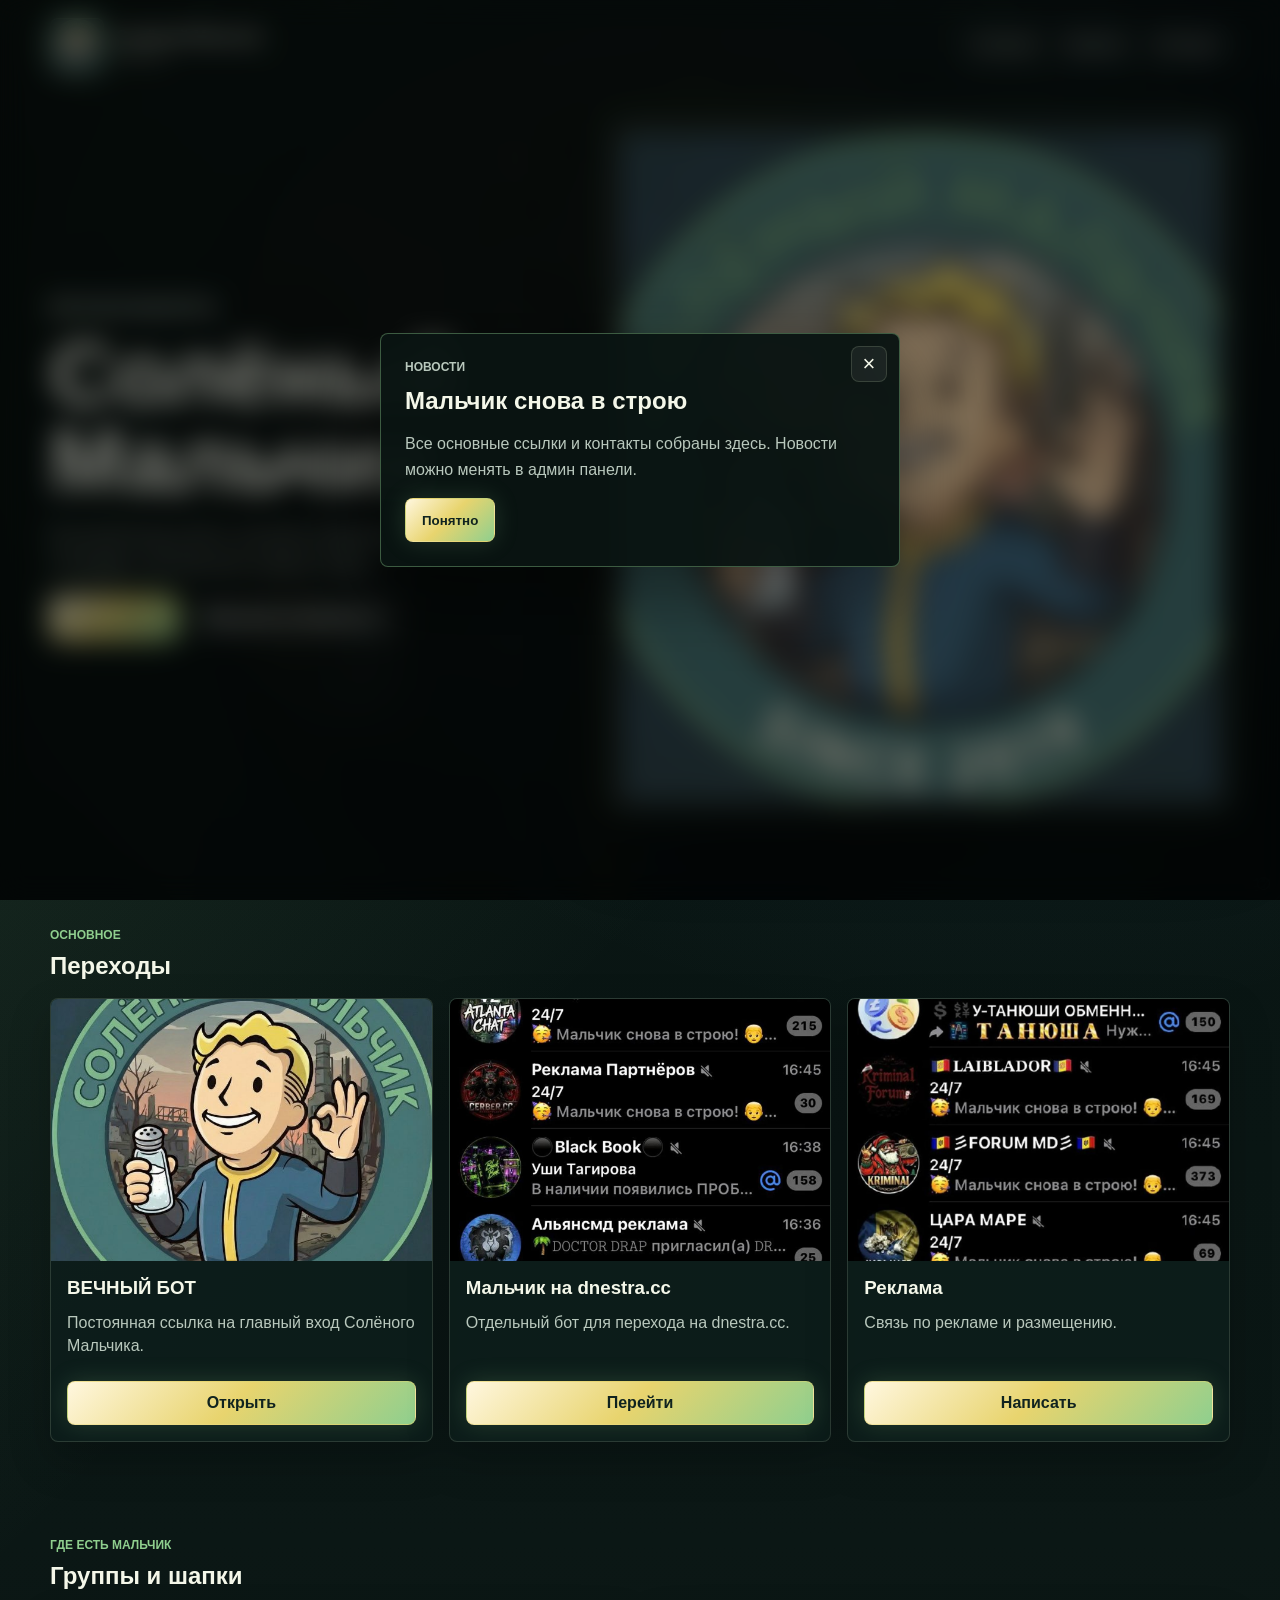
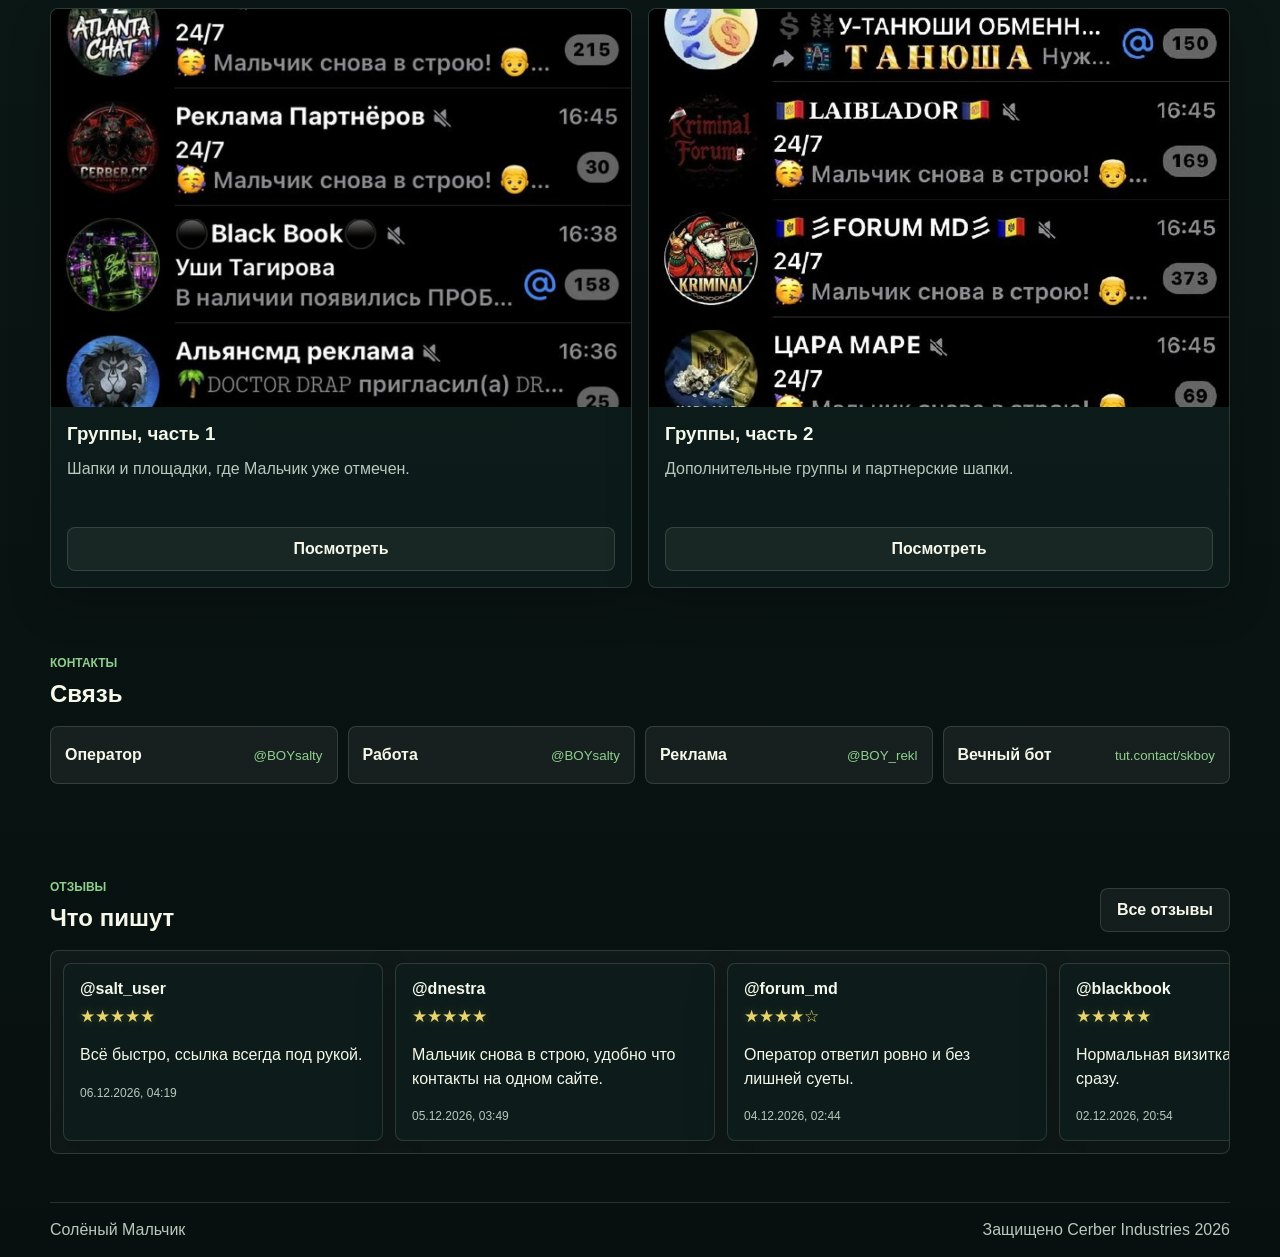
==== index.html @ 88b69181 "Add skboy site" ====
<!doctype html>
<html lang="ru">
<head>
  <meta charset="utf-8">
  <meta name="viewport" content="width=device-width, initial-scale=1">
  <title>Солёный Мальчик | skboy.vip</title>
  <link rel="stylesheet" href="styles.css?v=1">
</head>
<body>
  <div class="salt-layer" id="saltLayer" aria-hidden="true"></div>
  <div class="site-shell">
    <header class="topbar">
      <a class="brand" href="index.html" aria-label="Солёный Мальчик">
        <span class="brand-mark"><img id="brandLogo" src="avatar.jpg" alt=""></span>
        <span>
          <strong>Солёный Мальчик</strong>
          <small>skboy.vip</small>
        </span>
      </a>
      <nav class="top-actions" aria-label="Навигация">
        <a href="#links">Ссылки</a>
        <a href="#groups">Группы</a>
        <a href="reviews.html">Отзывы</a>
        <a class="admin-link is-hidden" id="adminLink" href="admin.html">Админ</a>
      </nav>
    </header>

    <main>
      <section class="hero">
        <div class="hero-copy">
          <p class="eyebrow" id="heroEyebrow">вечная визитка</p>
          <h1 id="heroTitle">Солёный Мальчик</h1>
          <p id="heroDescription">Быстрый вход в бота, контакты оператора и актуальные площадки, где Мальчик снова в строю.</p>
          <div class="hero-buttons">
            <a class="btn primary" href="https://tut.contact/skboy" target="_blank" rel="noopener">Вечный бот</a>
            <a class="btn ghost" href="https://t.me/boy_dnestra_bot" target="_blank" rel="noopener">Мальчик на dnestra.cc</a>
          </div>
        </div>
        <div class="hero-media">
          <video id="heroVideo" src="hero.mp4" poster="avatar.jpg" autoplay muted loop playsinline></video>
        </div>
      </section>

      <section class="section" id="links">
        <div class="section-head">
          <div>
            <p class="eyebrow">основное</p>
            <h2>Переходы</h2>
          </div>
        </div>
        <div class="card-grid" id="cardGrid"></div>
      </section>

      <section class="section groups-section" id="groups">
        <div class="section-head">
          <div>
            <p class="eyebrow">где есть мальчик</p>
            <h2>Группы и шапки</h2>
          </div>
        </div>
        <div class="group-gallery" id="groupGallery"></div>
      </section>

      <section class="section compact" id="contacts">
        <div class="section-head">
          <div>
            <p class="eyebrow">контакты</p>
            <h2>Связь</h2>
          </div>
        </div>
        <div class="chat-list" id="chatList"></div>
      </section>

      <section class="reviews-section" id="reviews">
        <div class="section-head">
          <div>
            <p class="eyebrow">отзывы</p>
            <h2>Что пишут</h2>
          </div>
          <a class="btn ghost" href="reviews.html">Все отзывы</a>
        </div>
        <div class="review-ticker" aria-live="polite">
          <div class="review-track" id="reviewTrack"></div>
        </div>
      </section>
    </main>

    <footer class="footer">
      <span>Солёный Мальчик</span>
      <span>Защищено Cerber Industries 2026</span>
    </footer>
  </div>

  <a class="quiet-admin-link" href="admin.html" aria-label="Админ панель" title="Админ панель"></a>

  <div class="news-overlay is-hidden" id="newsOverlay" role="dialog" aria-modal="true" aria-labelledby="newsTitle">
    <div class="news-modal">
      <button class="icon-btn" id="closeNews" type="button" aria-label="Закрыть">×</button>
      <p class="eyebrow">новости</p>
      <h2 id="newsTitle">Актуально</h2>
      <p id="newsText"></p>
      <button class="btn primary" id="acceptNews" type="button">Понятно</button>
    </div>
  </div>

  <script src="app.js?v=1"></script>
</body>
</html>
---- styles.css ----
:root {
  --bg: #071311;
  --panel: rgba(13, 30, 27, .86);
  --panel-solid: #10231f;
  --text: #f4f7e9;
  --muted: #b9c8bd;
  --line: rgba(230, 255, 214, .14);
  --mint: #8fcf8e;
  --mint-2: #5aa86f;
  --salt: #fff7df;
  --amber: #e8d46e;
  --blue: #68a9c9;
  --red: #d85d58;
  --shadow: 0 24px 80px rgba(0, 0, 0, .42);
}

* { box-sizing: border-box; }
html { scroll-behavior: smooth; }
body {
  margin: 0;
  min-height: 100vh;
  color: var(--text);
  background:
    linear-gradient(135deg, rgba(143, 207, 142, .18), transparent 38%),
    radial-gradient(circle at 78% 0%, rgba(104, 169, 201, .18), transparent 34%),
    linear-gradient(180deg, #071311, #0b1715 54%, #07100f);
  font-family: Arial, Helvetica, sans-serif;
  overflow-x: hidden;
}
body::before {
  content: "";
  position: fixed;
  inset: 0;
  z-index: -3;
  background: url("avatar.jpg") center / cover no-repeat;
  opacity: .12;
  filter: saturate(1.1);
}
body::after {
  content: "";
  position: fixed;
  inset: 0;
  z-index: -2;
  background: rgba(3, 8, 7, .74);
  backdrop-filter: blur(20px);
}
a { color: inherit; text-decoration: none; }
img, video { display: block; max-width: 100%; }
label { display: grid; gap: 8px; color: var(--muted); font-size: 14px; }
input, textarea {
  width: 100%;
  border: 1px solid var(--line);
  border-radius: 8px;
  padding: 13px 14px;
  color: var(--text);
  background: rgba(255, 255, 255, .06);
  outline: none;
  font: inherit;
}
textarea { resize: vertical; }
input:focus, textarea:focus {
  border-color: rgba(143, 207, 142, .78);
  box-shadow: 0 0 0 3px rgba(143, 207, 142, .14);
}

.salt-layer {
  position: fixed;
  inset: 0;
  z-index: -1;
  pointer-events: none;
  overflow: hidden;
}
.salt-grain {
  position: absolute;
  top: -18px;
  width: var(--size);
  height: var(--size);
  left: var(--x);
  border-radius: 999px;
  background: rgba(255, 250, 229, .92);
  box-shadow: 0 0 9px rgba(255, 250, 229, .42);
  opacity: var(--opacity);
  animation: saltFall var(--duration) linear infinite;
  animation-delay: var(--delay);
}
@keyframes saltFall {
  from { transform: translate3d(0, -24px, 0) rotate(0deg); }
  to { transform: translate3d(var(--drift), 112vh, 0) rotate(220deg); }
}

.site-shell { width: min(1180px, calc(100% - 32px)); margin: 0 auto; }
.topbar, .footer {
  display: flex;
  align-items: center;
  justify-content: space-between;
  gap: 16px;
  padding: 18px 0;
}
.brand { display: inline-flex; align-items: center; gap: 12px; }
.brand-mark {
  display: grid;
  width: 54px;
  height: 54px;
  place-items: center;
  border: 1px solid rgba(143, 207, 142, .56);
  border-radius: 8px;
  overflow: hidden;
  background: rgba(255, 255, 255, .06);
  box-shadow: 0 0 22px rgba(143, 207, 142, .24), inset 0 0 0 1px rgba(255, 255, 255, .08);
}
.brand-mark img { width: 100%; height: 100%; object-fit: cover; }
.brand strong, .brand small { display: block; }
.brand small { margin-top: 2px; color: var(--muted); font-size: 12px; }
.top-actions { display: flex; align-items: center; gap: 8px; flex-wrap: wrap; }
.top-actions a, .tab-btn {
  border: 1px solid var(--line);
  border-radius: 8px;
  padding: 10px 13px;
  color: var(--muted);
  background: rgba(255, 255, 255, .04);
}
.top-actions a:hover, .tab-btn:hover, .tab-btn.is-active {
  color: var(--text);
  border-color: rgba(143, 207, 142, .48);
  background: rgba(143, 207, 142, .12);
}
.is-hidden { display: none !important; }

.quiet-admin-link {
  position: fixed;
  right: 10px;
  bottom: 10px;
  z-index: 20;
  width: 13px;
  height: 13px;
  border-radius: 999px;
  border: 1px solid rgba(255, 255, 255, .18);
  background: rgba(255, 255, 255, .06);
  opacity: .22;
}
.quiet-admin-link:hover { opacity: .88; transform: scale(1.35); background: rgba(143, 207, 142, .72); }

.hero {
  display: grid;
  grid-template-columns: minmax(0, .86fr) minmax(320px, 1fr);
  gap: 28px;
  align-items: center;
  min-height: calc(100vh - 110px);
  padding: 20px 0 56px;
}
.hero-copy h1 {
  max-width: 780px;
  margin: 0;
  font-size: clamp(44px, 7vw, 94px);
  line-height: .95;
}
.hero-copy p {
  max-width: 650px;
  color: var(--muted);
  font-size: 18px;
  line-height: 1.6;
}
.eyebrow {
  margin: 0 0 10px;
  color: var(--mint);
  font-size: 12px;
  font-weight: 800;
  letter-spacing: 0;
  text-transform: uppercase;
}
.hero-buttons, .row-actions, .order-actions { display: flex; gap: 10px; flex-wrap: wrap; }
.btn {
  position: relative;
  display: inline-flex;
  min-height: 44px;
  align-items: center;
  justify-content: center;
  border: 1px solid var(--line);
  border-radius: 8px;
  padding: 11px 16px;
  color: var(--text);
  background: rgba(255, 255, 255, .06);
  font-weight: 800;
  cursor: pointer;
  transition: transform .16s ease, border-color .16s ease, box-shadow .16s ease;
}
.btn:hover, .chat-button:hover, .link-card:hover, .group-card:hover { transform: translateY(-2px); }
.btn.primary {
  border-color: rgba(232, 212, 110, .54);
  color: #10231f;
  background: linear-gradient(135deg, #fff7df, #e8d46e 48%, #8fcf8e);
  box-shadow: 0 0 24px rgba(143, 207, 142, .18);
}
.btn.ghost { color: var(--text); background: rgba(255, 255, 255, .05); }
.btn.danger { border-color: rgba(216, 93, 88, .55); background: rgba(216, 93, 88, .14); }
.btn.full { width: 100%; }

.hero-media {
  border: 1px solid rgba(143, 207, 142, .36);
  border-radius: 8px;
  padding: 10px;
  background: rgba(255, 255, 255, .06);
  box-shadow: var(--shadow), 0 0 36px rgba(143, 207, 142, .16);
}
.hero-media video {
  width: 100%;
  aspect-ratio: 9 / 13;
  max-height: 74vh;
  object-fit: cover;
  border-radius: 6px;
  background: #050505;
}

.section, .reviews-section { padding: 48px 0; }
.section.compact { padding-top: 20px; }
.section-head {
  display: flex;
  align-items: end;
  justify-content: space-between;
  gap: 18px;
  margin-bottom: 18px;
}
.section-head h1, .section-head h2, .review-form h3, .news-modal h2, .admin-head h1, .panel h1 { margin: 0; }
.card-grid { display: grid; grid-template-columns: repeat(3, minmax(0, 1fr)); gap: 16px; }
.link-card, .group-card, .review-card, .panel, .admin-item, .full-review-card {
  border: 1px solid var(--line);
  border-radius: 8px;
  background: var(--panel);
  box-shadow: 0 18px 42px rgba(0, 0, 0, .22);
}
.link-card, .group-card { overflow: hidden; transition: transform .2s ease, border-color .2s ease, box-shadow .2s ease; }
.link-card:hover, .group-card:hover {
  border-color: rgba(143, 207, 142, .44);
  box-shadow: 0 22px 50px rgba(0, 0, 0, .34), 0 0 26px rgba(143, 207, 142, .12);
}
.link-card img, .group-card img {
  width: 100%;
  aspect-ratio: 16 / 11;
  object-fit: cover;
  background: rgba(255, 255, 255, .04);
}
.link-card-body, .group-card-body { display: grid; gap: 12px; padding: 16px; }
.link-card h3, .group-card h3, .review-card strong { margin: 0; }
.link-card p, .group-card p, .muted, .form-note { color: var(--muted); }
.link-card p, .group-card p { min-height: 58px; margin: 0; line-height: 1.45; }
.group-gallery { display: grid; grid-template-columns: repeat(2, minmax(0, 1fr)); gap: 16px; }
.chat-list { display: grid; grid-template-columns: repeat(4, minmax(0, 1fr)); gap: 10px; }
.chat-button {
  display: flex;
  min-height: 58px;
  align-items: center;
  justify-content: space-between;
  gap: 10px;
  border: 1px solid var(--line);
  border-radius: 8px;
  padding: 13px 14px;
  background: rgba(255, 255, 255, .06);
  transition: transform .16s ease, border-color .18s ease, background .18s ease;
}
.chat-button:hover { border-color: rgba(143, 207, 142, .42); background: rgba(255, 255, 255, .09); }
.chat-button span { min-width: 0; overflow-wrap: anywhere; font-weight: 800; }
.chat-button small { color: var(--mint); }

.review-ticker { overflow: hidden; border: 1px solid var(--line); border-radius: 8px; background: rgba(255, 255, 255, .04); }
.review-track { display: flex; width: max-content; min-width: 100%; gap: 12px; padding: 12px; animation: ticker 38s linear infinite; }
.review-track:hover { animation-play-state: paused; }
.review-card { width: 320px; padding: 16px; }
.review-card p { line-height: 1.45; }
.review-card time, .full-review-card time { color: var(--muted); font-size: 12px; }
.review-rating { margin-top: 8px; color: var(--amber); font-size: 17px; text-shadow: 0 0 10px rgba(232, 212, 110, .24); }
@keyframes ticker { from { transform: translateX(0); } to { transform: translateX(-50%); } }

.review-form { display: grid; gap: 14px; max-width: 620px; margin: 18px auto 0; border: 1px solid var(--line); border-radius: 8px; padding: 18px; background: rgba(255, 255, 255, .05); }
.rating-field { border: 1px solid var(--line); border-radius: 8px; padding: 12px 14px; }
.rating-field legend { padding: 0 6px; color: var(--muted); font-size: 14px; }
.star-picker { display: flex; gap: 6px; }
.star { width: 42px; height: 42px; border: 1px solid var(--line); border-radius: 8px; color: rgba(255, 255, 255, .3); background: rgba(255, 255, 255, .06); font-size: 24px; cursor: pointer; }
.star.is-active { color: var(--amber); border-color: rgba(232, 212, 110, .58); background: rgba(232, 212, 110, .12); }
.review-summary { display: grid; min-width: 150px; justify-items: end; gap: 2px; border: 1px solid var(--line); border-radius: 8px; padding: 10px 12px; background: rgba(255, 255, 255, .06); }
.review-summary strong { color: var(--amber); font-size: 28px; line-height: 1; }
.review-summary span { color: var(--muted); font-size: 12px; }
.reviews-list { display: grid; gap: 12px; margin-top: 18px; }
.full-review-card { display: grid; grid-template-columns: 54px minmax(0, 1fr); gap: 14px; padding: 16px; }
.full-review-card p { line-height: 1.55; }
.review-number { display: grid; width: 44px; height: 44px; place-items: center; border: 1px solid rgba(232, 212, 110, .45); border-radius: 8px; color: var(--amber); background: rgba(232, 212, 110, .12); font-weight: 800; }

.footer { color: var(--muted); border-top: 1px solid var(--line); }
.news-overlay { position: fixed; inset: 0; z-index: 30; display: grid; place-items: center; padding: 18px; background: rgba(0, 0, 0, .48); backdrop-filter: blur(14px); }
.news-modal { position: relative; width: min(520px, 100%); border: 1px solid rgba(143, 207, 142, .38); border-radius: 8px; padding: 24px; background: rgba(10, 20, 18, .96); box-shadow: var(--shadow); }
.news-modal p { color: var(--muted); line-height: 1.6; white-space: pre-wrap; }
.icon-btn { position: absolute; top: 12px; right: 12px; width: 36px; height: 36px; border: 1px solid var(--line); border-radius: 8px; color: var(--text); background: rgba(255, 255, 255, .06); font-size: 22px; cursor: pointer; }

.admin-body { min-height: 100vh; }
.admin-layout { min-height: 100vh; }
.login-panel { display: grid; min-height: 100vh; place-items: center; padding: 24px; }
.panel { display: grid; gap: 14px; width: min(620px, 100%); padding: 20px; }
.admin-panel { display: grid; grid-template-columns: 250px minmax(0, 1fr); min-height: 100vh; }
.admin-sidebar { position: sticky; top: 0; display: flex; flex-direction: column; gap: 10px; height: 100vh; border-right: 1px solid var(--line); padding: 18px; background: rgba(7, 17, 15, .92); }
.tab-btn { width: 100%; cursor: pointer; text-align: left; font: inherit; }
.admin-content { padding: 22px; }
.admin-tab { display: none; }
.admin-tab.is-active { display: block; }
.admin-head { display: flex; align-items: center; justify-content: space-between; gap: 14px; margin-bottom: 16px; }
.admin-list { display: grid; gap: 12px; }
.admin-item { display: grid; grid-template-columns: 120px minmax(0, 1fr); gap: 14px; padding: 14px; }
.admin-item.no-image { grid-template-columns: 1fr; }
.admin-thumb { width: 120px; height: 120px; border-radius: 8px; object-fit: cover; background: rgba(255, 255, 255, .06); }
.admin-fields { display: grid; grid-template-columns: repeat(2, minmax(0, 1fr)); gap: 12px; }
.admin-fields .wide { grid-column: 1 / -1; }
.switch-row { display: flex; align-items: center; justify-content: space-between; gap: 16px; }
.switch-row input { width: 22px; height: 22px; }
.status-pill { display: inline-flex; width: fit-content; border-radius: 999px; padding: 6px 9px; color: #10231f; background: var(--amber); font-size: 12px; font-weight: 800; }

.reveal-on-scroll { opacity: 0; transform: translateY(24px); transition: opacity .55s ease, transform .55s ease; }
.reveal-on-scroll.is-visible { opacity: 1; transform: translateY(0); }
@media (prefers-reduced-motion: reduce) {
  *, *::before, *::after { animation-duration: .001ms !important; animation-iteration-count: 1 !important; scroll-behavior: auto !important; transition-duration: .001ms !important; }
  .reveal-on-scroll { opacity: 1; transform: none; }
}
@media (max-width: 900px) {
  .hero { grid-template-columns: 1fr; min-height: auto; }
  .hero-media { order: -1; }
  .hero-media video { aspect-ratio: 16 / 11; max-height: none; }
  .card-grid { grid-template-columns: repeat(2, minmax(0, 1fr)); }
  .chat-list { grid-template-columns: repeat(2, minmax(0, 1fr)); }
  .admin-panel { grid-template-columns: 1fr; }
  .admin-sidebar { position: static; height: auto; }
}
@media (max-width: 620px) {
  .site-shell { width: min(100% - 20px, 1180px); }
  .topbar, .section-head, .admin-head { align-items: flex-start; flex-direction: column; }
  .hero-copy h1 { font-size: 40px; }
  .hero-copy p { font-size: 16px; }
  .card-grid, .group-gallery, .chat-list, .admin-fields { grid-template-columns: 1fr; }
  .admin-item { grid-template-columns: 1fr; }
  .admin-thumb { width: 100%; height: 190px; }
  .review-card { width: 280px; }
  .review-summary { justify-items: start; }
  .full-review-card { grid-template-columns: 1fr; }
}
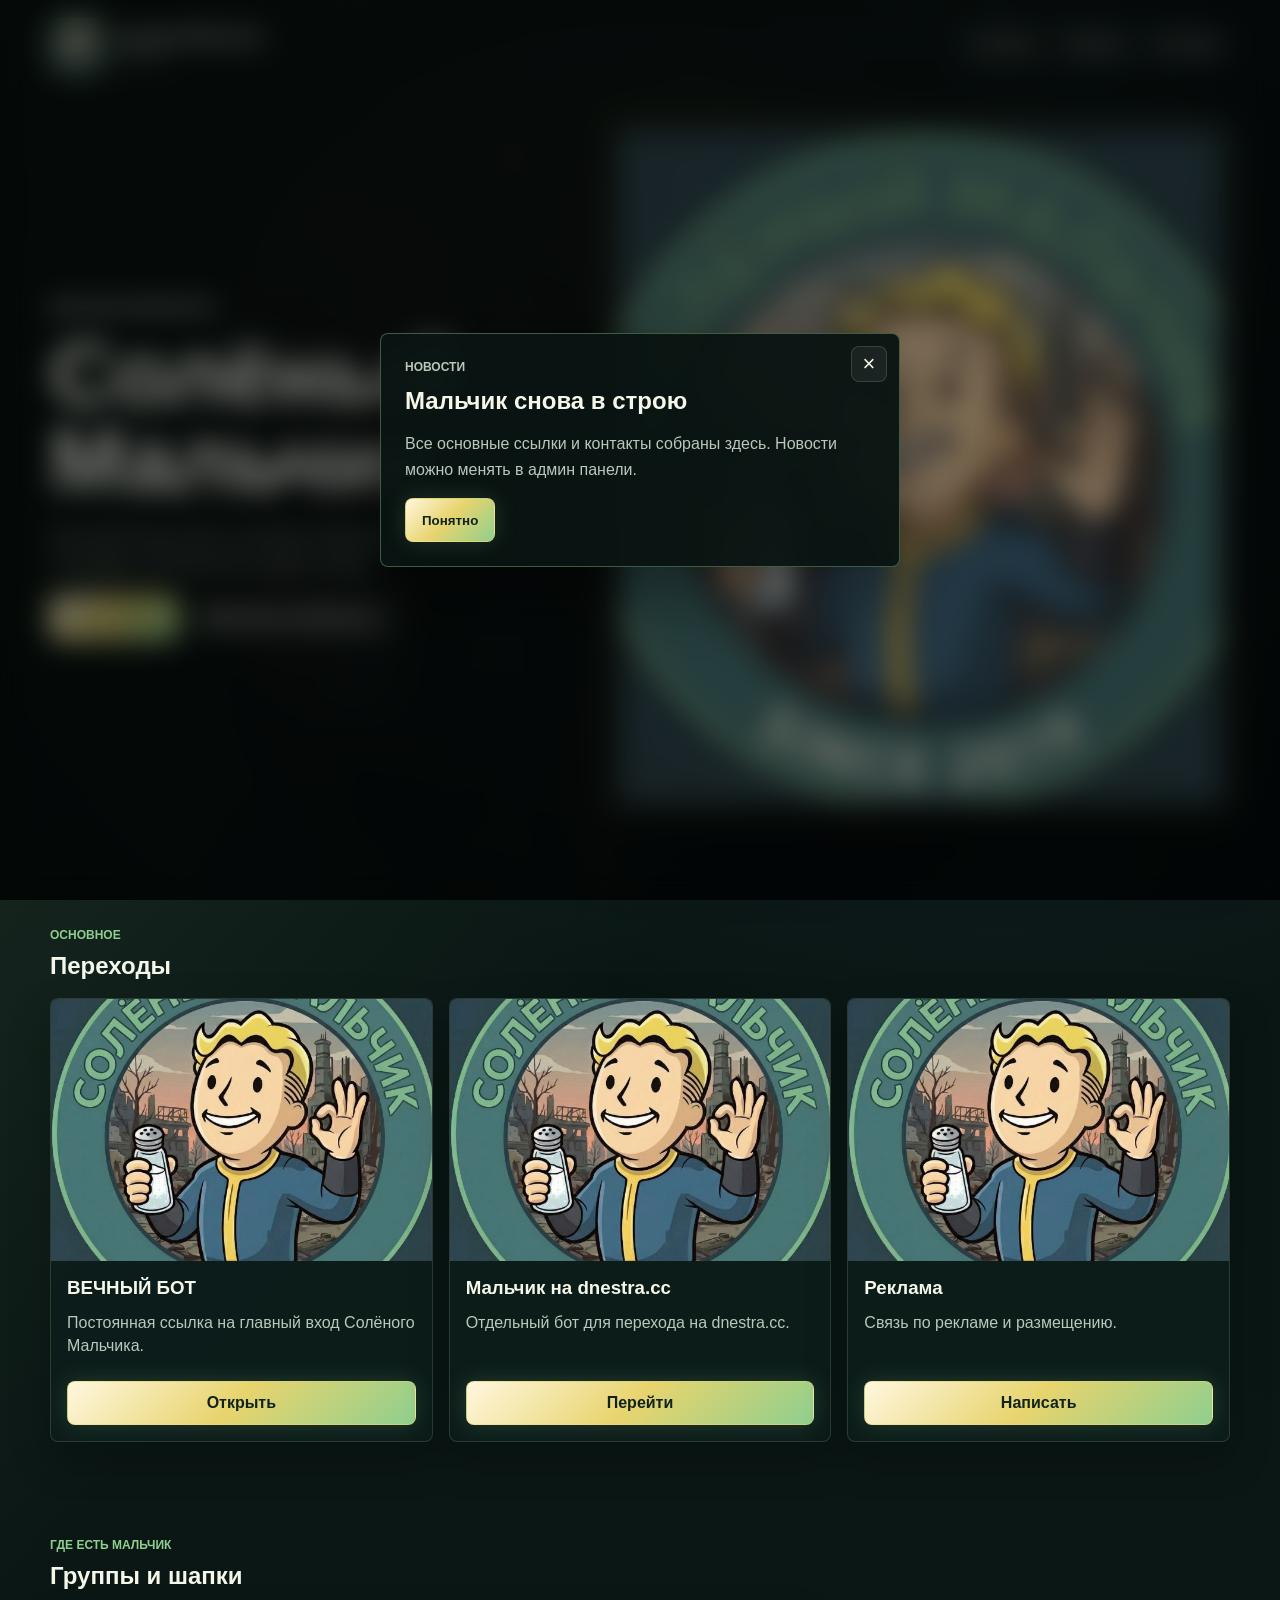
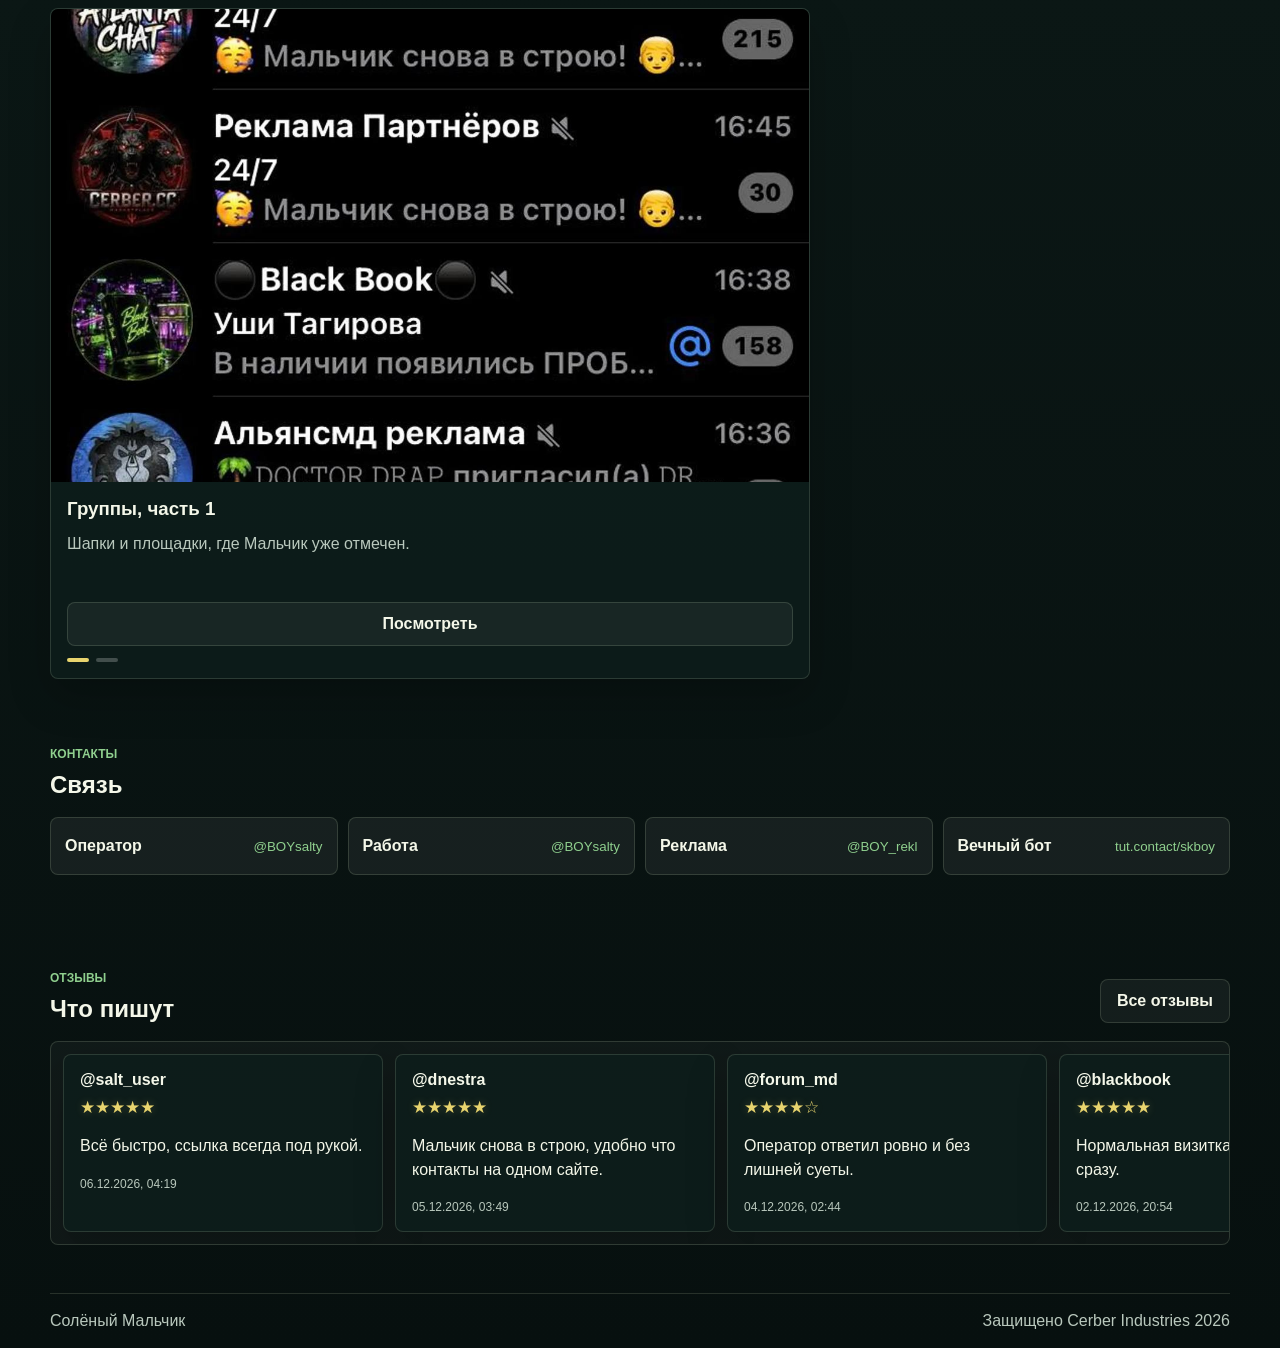
==== commit 90f04a5a: "Update groups carousel and salt effect" ====
--- a/index.html
+++ b/index.html
@@ -4,7 +4,7 @@
   <meta charset="utf-8">
   <meta name="viewport" content="width=device-width, initial-scale=1">
   <title>Солёный Мальчик | skboy.vip</title>
-  <link rel="stylesheet" href="styles.css?v=1">
+  <link rel="stylesheet" href="styles.css?v=2">
 </head>
 <body>
   <div class="salt-layer" id="saltLayer" aria-hidden="true"></div>
@@ -103,6 +103,6 @@
     </div>
   </div>
 
-  <script src="app.js?v=1"></script>
+  <script src="app.js?v=2"></script>
 </body>
 </html>
--- a/styles.css
+++ b/styles.css
@@ -72,7 +72,7 @@
 }
 .salt-grain {
   position: absolute;
-  top: -18px;
+  top: var(--start-y);
   width: var(--size);
   height: var(--size);
   left: var(--x);
@@ -84,7 +84,7 @@
   animation-delay: var(--delay);
 }
 @keyframes saltFall {
-  from { transform: translate3d(0, -24px, 0) rotate(0deg); }
+  from { transform: translate3d(0, -18px, 0) rotate(0deg); }
   to { transform: translate3d(var(--drift), 112vh, 0) rotate(220deg); }
 }
 
@@ -233,17 +233,46 @@
   border-color: rgba(143, 207, 142, .44);
   box-shadow: 0 22px 50px rgba(0, 0, 0, .34), 0 0 26px rgba(143, 207, 142, .12);
 }
-.link-card img, .group-card img {
+.link-card img {
   width: 100%;
   aspect-ratio: 16 / 11;
   object-fit: cover;
   background: rgba(255, 255, 255, .04);
 }
+.group-slides {
+  position: relative;
+  aspect-ratio: 16 / 10;
+  background: rgba(255, 255, 255, .04);
+  overflow: hidden;
+}
+.group-slide {
+  position: absolute;
+  inset: 0;
+  width: 100%;
+  height: 100%;
+  object-fit: cover;
+  opacity: 0;
+  transform: scale(1.02);
+  transition: opacity .55s ease, transform .55s ease;
+}
+.group-slide.is-active {
+  opacity: 1;
+  transform: scale(1);
+}
 .link-card-body, .group-card-body { display: grid; gap: 12px; padding: 16px; }
 .link-card h3, .group-card h3, .review-card strong { margin: 0; }
 .link-card p, .group-card p, .muted, .form-note { color: var(--muted); }
 .link-card p, .group-card p { min-height: 58px; margin: 0; line-height: 1.45; }
-.group-gallery { display: grid; grid-template-columns: repeat(2, minmax(0, 1fr)); gap: 16px; }
+.group-gallery { display: grid; grid-template-columns: minmax(0, 1fr); gap: 16px; }
+.group-carousel { max-width: 760px; }
+.group-dots { display: flex; gap: 7px; }
+.group-dots span {
+  width: 22px;
+  height: 4px;
+  border-radius: 999px;
+  background: rgba(255, 255, 255, .22);
+}
+.group-dots span.is-active { background: var(--amber); }
 .chat-list { display: grid; grid-template-columns: repeat(4, minmax(0, 1fr)); gap: 10px; }
 .chat-button {
   display: flex;
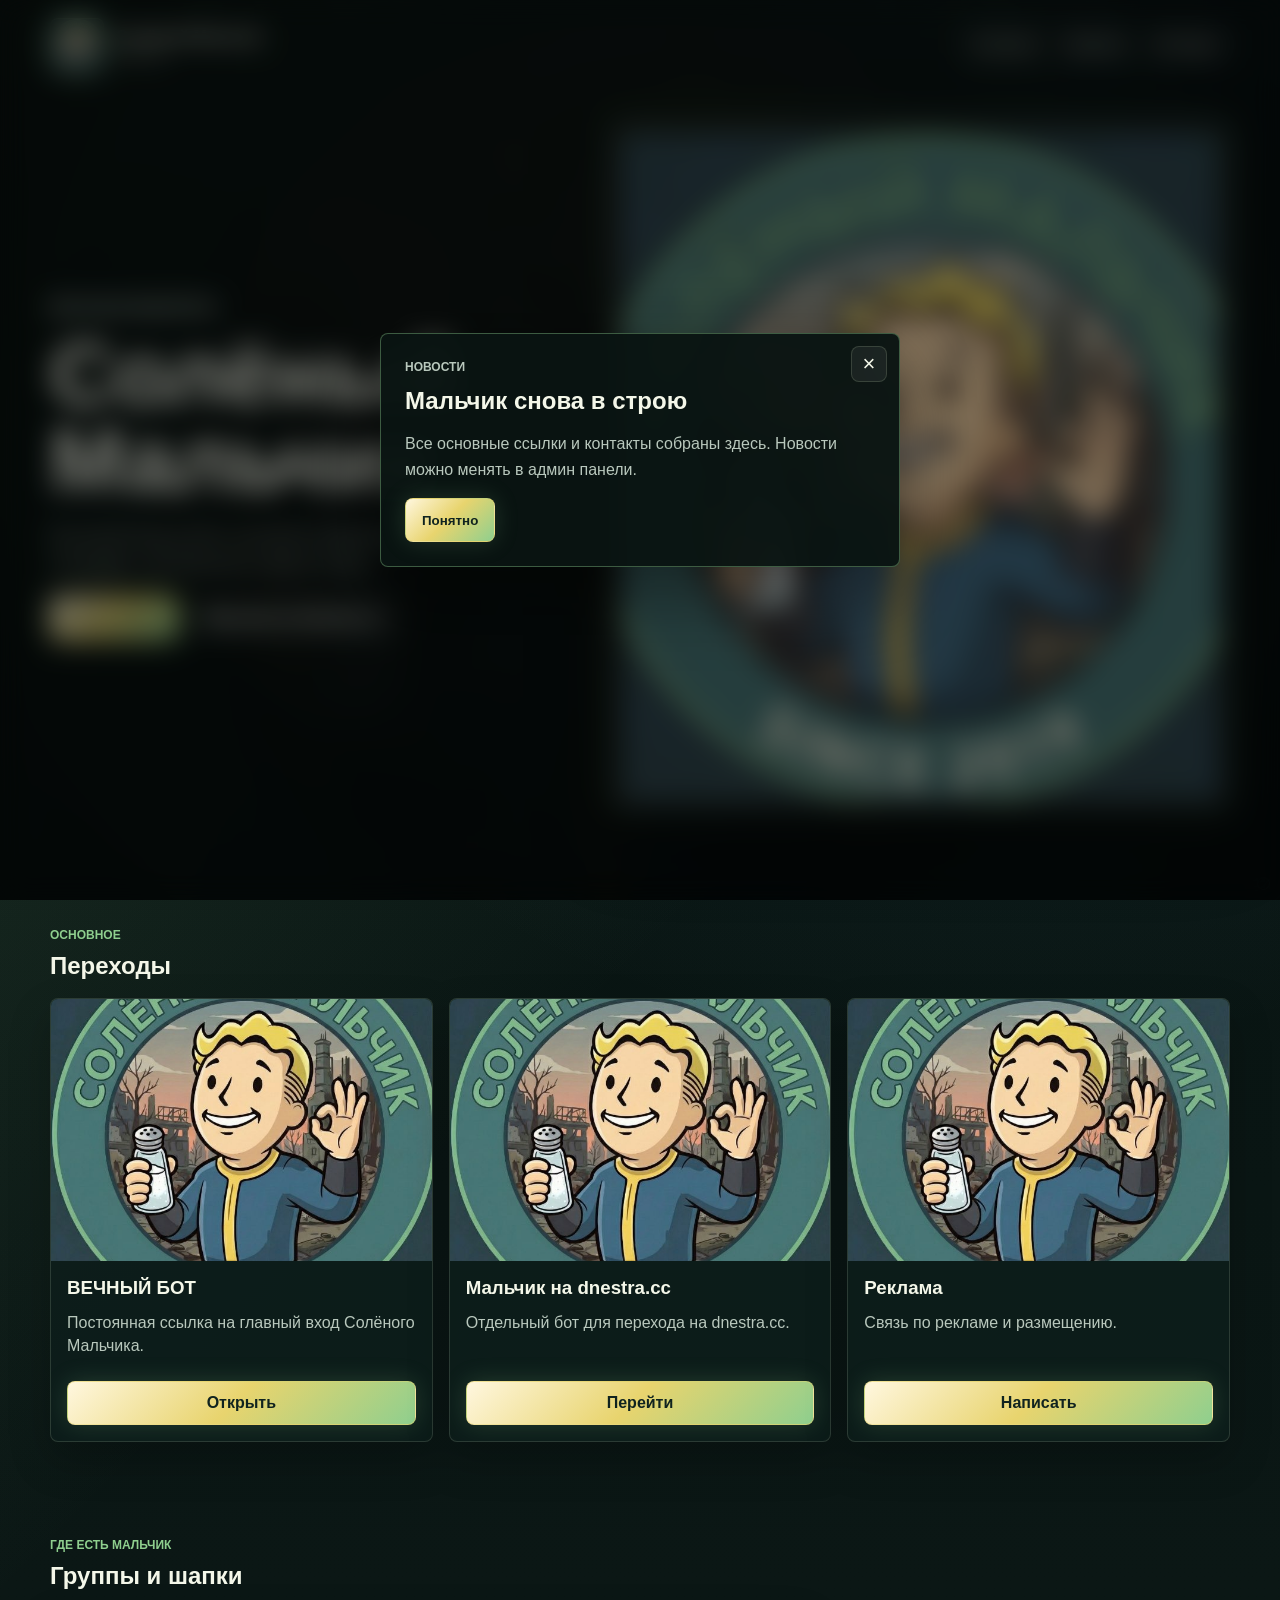
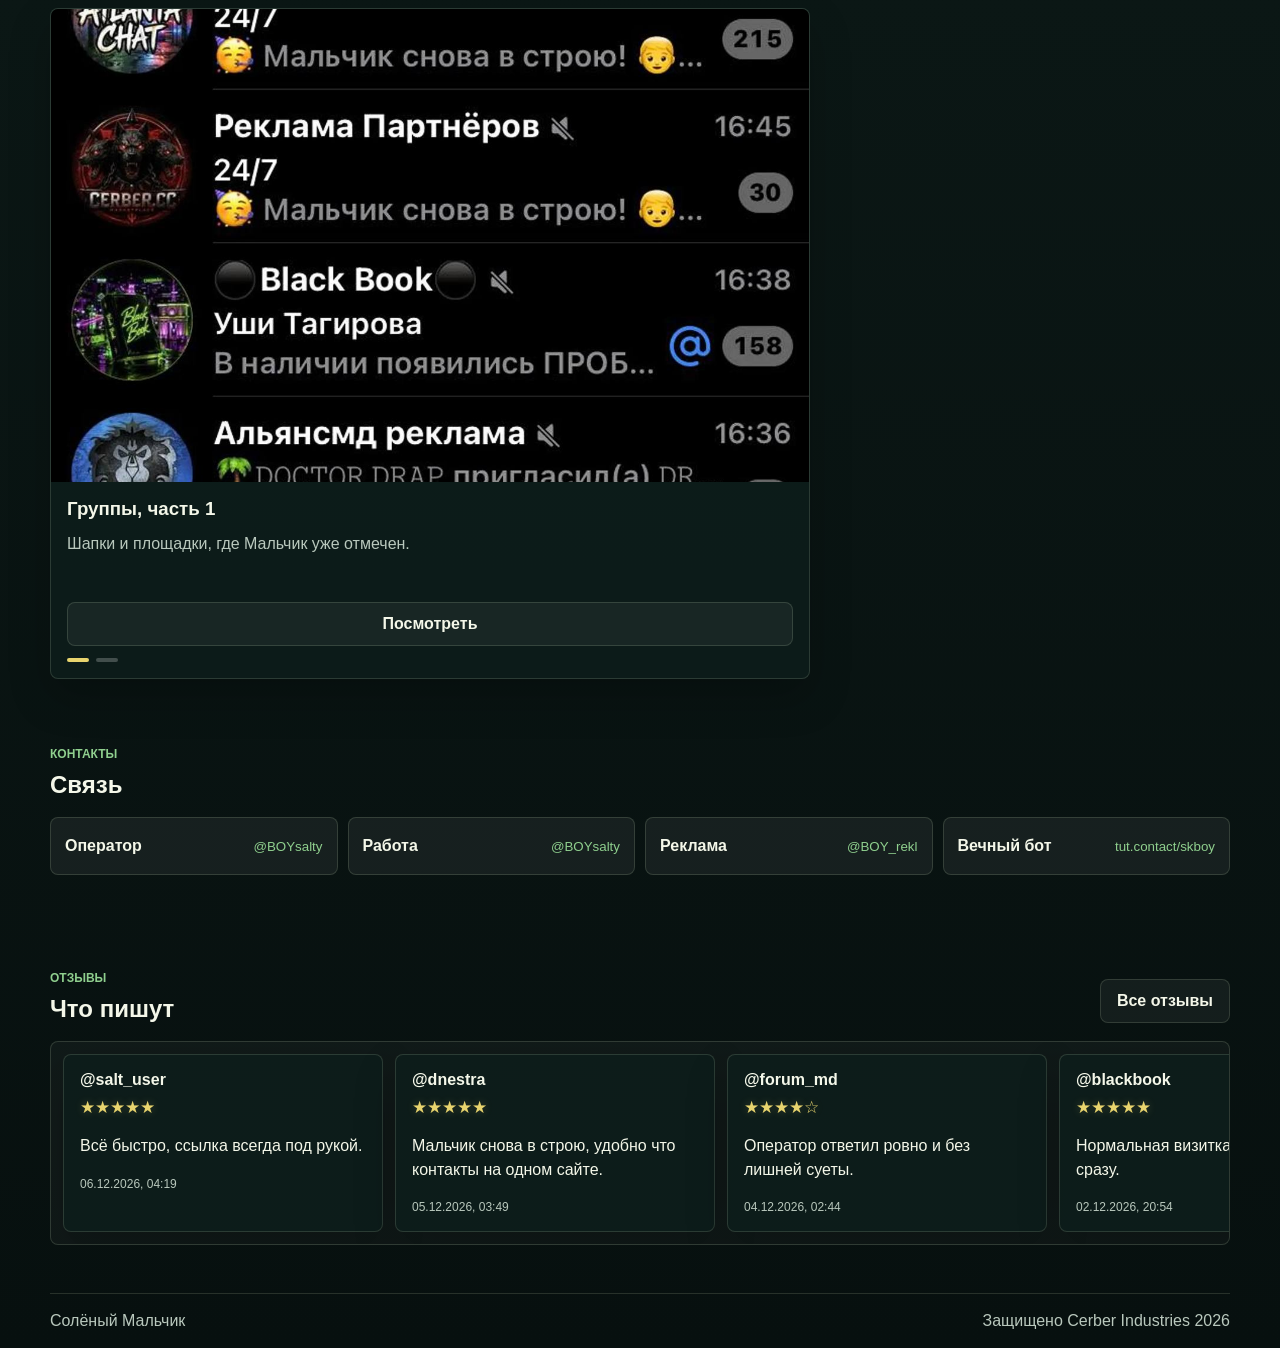
==== commit 19b9fedd: "Fix salt origin position" ====
--- a/index.html
+++ b/index.html
@@ -4,7 +4,7 @@
   <meta charset="utf-8">
   <meta name="viewport" content="width=device-width, initial-scale=1">
   <title>Солёный Мальчик | skboy.vip</title>
-  <link rel="stylesheet" href="styles.css?v=2">
+  <link rel="stylesheet" href="styles.css?v=3">
 </head>
 <body>
   <div class="salt-layer" id="saltLayer" aria-hidden="true"></div>
@@ -103,6 +103,6 @@
     </div>
   </div>
 
-  <script src="app.js?v=2"></script>
+  <script src="app.js?v=3"></script>
 </body>
 </html>
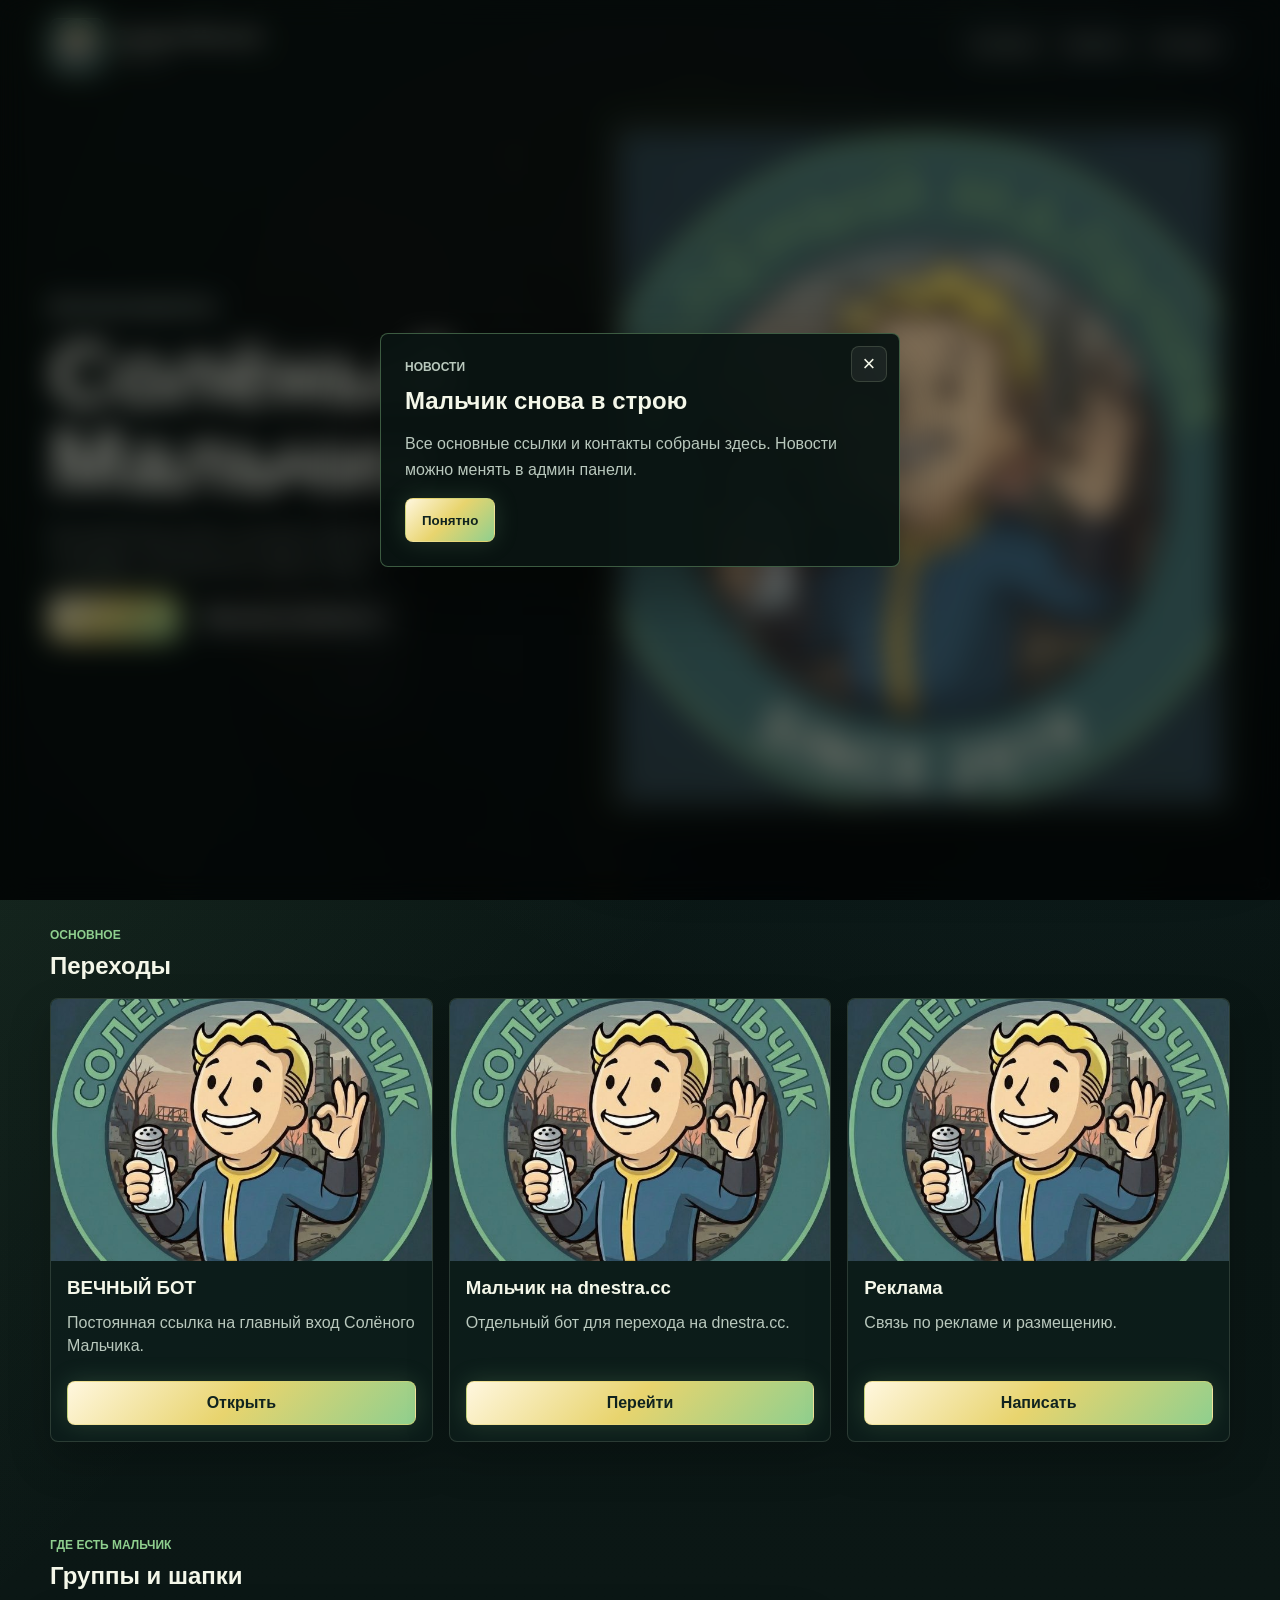
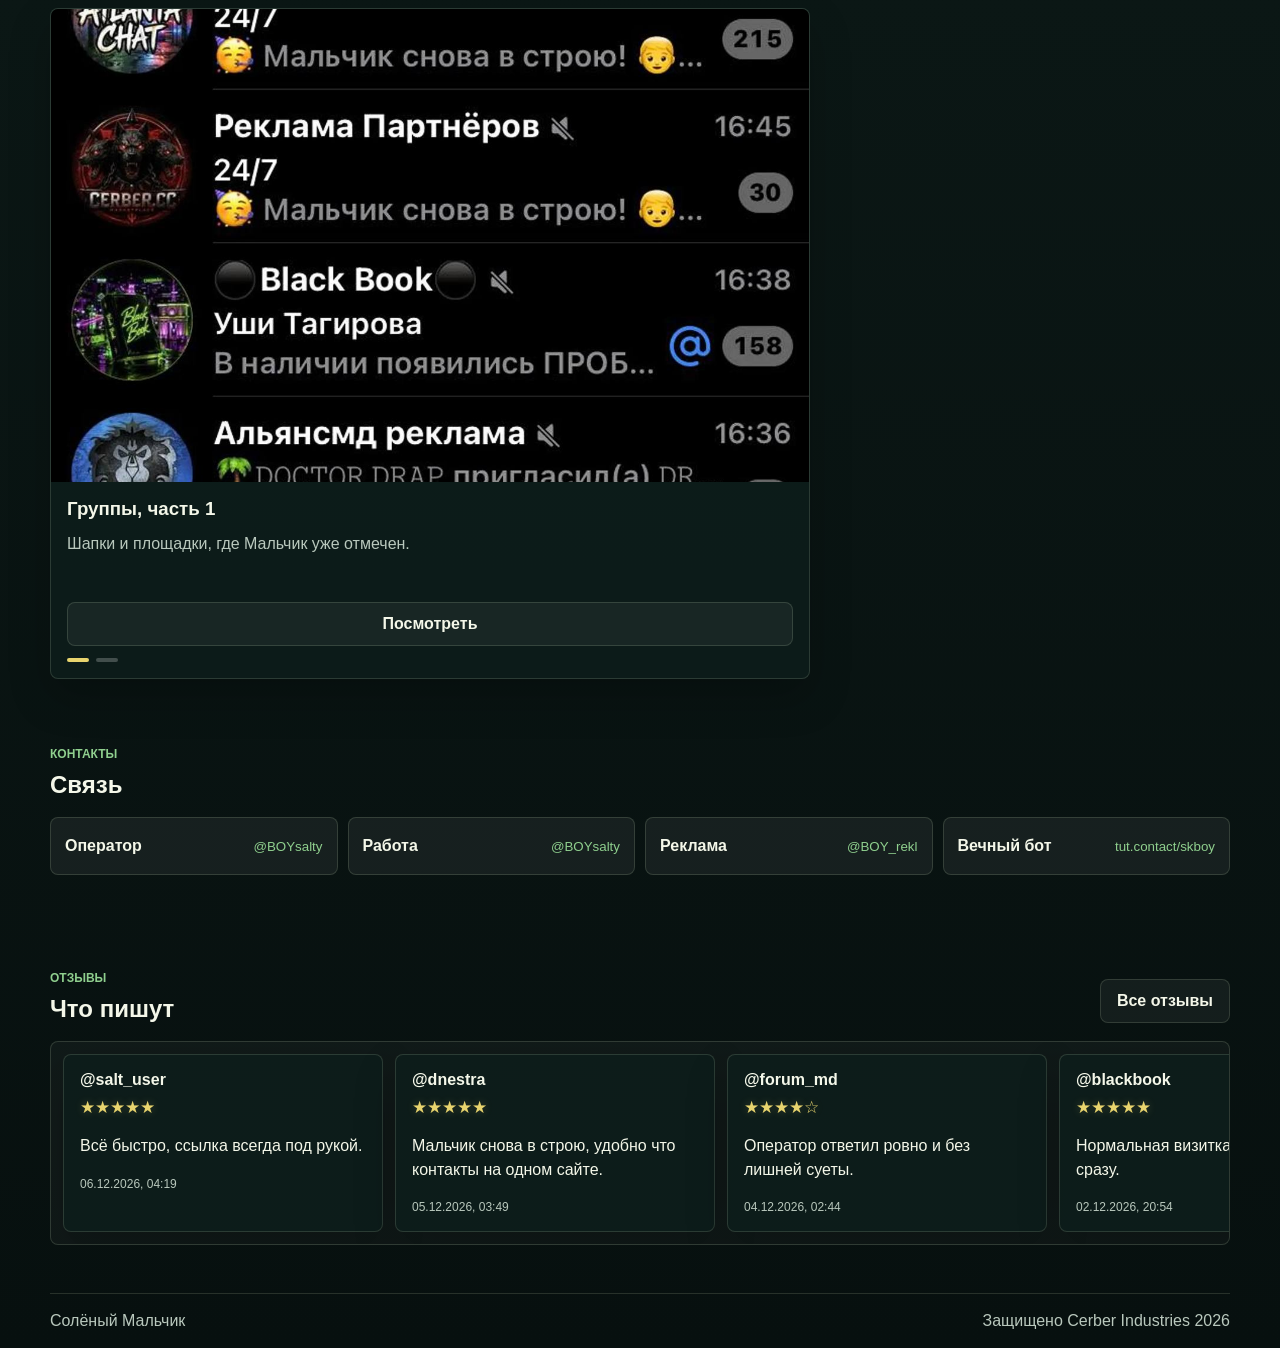
==== commit 4292a909: "Expand admin controls" ====
--- a/index.html
+++ b/index.html
@@ -4,7 +4,7 @@
   <meta charset="utf-8">
   <meta name="viewport" content="width=device-width, initial-scale=1">
   <title>Солёный Мальчик | skboy.vip</title>
-  <link rel="stylesheet" href="styles.css?v=3">
+  <link rel="stylesheet" href="styles.css?v=4">
 </head>
 <body>
   <div class="salt-layer" id="saltLayer" aria-hidden="true"></div>
@@ -32,8 +32,8 @@
           <h1 id="heroTitle">Солёный Мальчик</h1>
           <p id="heroDescription">Быстрый вход в бота, контакты оператора и актуальные площадки, где Мальчик снова в строю.</p>
           <div class="hero-buttons">
-            <a class="btn primary" href="https://tut.contact/skboy" target="_blank" rel="noopener">Вечный бот</a>
-            <a class="btn ghost" href="https://t.me/boy_dnestra_bot" target="_blank" rel="noopener">Мальчик на dnestra.cc</a>
+            <a class="btn primary" id="heroPrimaryBtn" href="https://tut.contact/skboy" target="_blank" rel="noopener">Вечный бот</a>
+            <a class="btn ghost" id="heroSecondaryBtn" href="https://t.me/boy_dnestra_bot" target="_blank" rel="noopener">Мальчик на dnestra.cc</a>
           </div>
         </div>
         <div class="hero-media">
@@ -44,8 +44,8 @@
       <section class="section" id="links">
         <div class="section-head">
           <div>
-            <p class="eyebrow">основное</p>
-            <h2>Переходы</h2>
+            <p class="eyebrow" id="linksEyebrow">основное</p>
+            <h2 id="linksTitle">Переходы</h2>
           </div>
         </div>
         <div class="card-grid" id="cardGrid"></div>
@@ -54,8 +54,8 @@
       <section class="section groups-section" id="groups">
         <div class="section-head">
           <div>
-            <p class="eyebrow">где есть мальчик</p>
-            <h2>Группы и шапки</h2>
+            <p class="eyebrow" id="groupsEyebrow">где есть мальчик</p>
+            <h2 id="groupsTitle">Группы и шапки</h2>
           </div>
         </div>
         <div class="group-gallery" id="groupGallery"></div>
@@ -64,8 +64,8 @@
       <section class="section compact" id="contacts">
         <div class="section-head">
           <div>
-            <p class="eyebrow">контакты</p>
-            <h2>Связь</h2>
+            <p class="eyebrow" id="contactsEyebrow">контакты</p>
+            <h2 id="contactsTitle">Связь</h2>
           </div>
         </div>
         <div class="chat-list" id="chatList"></div>
@@ -74,8 +74,8 @@
       <section class="reviews-section" id="reviews">
         <div class="section-head">
           <div>
-            <p class="eyebrow">отзывы</p>
-            <h2>Что пишут</h2>
+            <p class="eyebrow" id="reviewsEyebrow">отзывы</p>
+            <h2 id="reviewsTitle">Что пишут</h2>
           </div>
           <a class="btn ghost" href="reviews.html">Все отзывы</a>
         </div>
@@ -86,8 +86,8 @@
     </main>
 
     <footer class="footer">
-      <span>Солёный Мальчик</span>
-      <span>Защищено Cerber Industries 2026</span>
+      <span id="footerLeft">Солёный Мальчик</span>
+      <span id="footerRight">Защищено Cerber Industries 2026</span>
     </footer>
   </div>
 
@@ -103,6 +103,6 @@
     </div>
   </div>
 
-  <script src="app.js?v=3"></script>
+  <script src="app.js?v=4"></script>
 </body>
 </html>
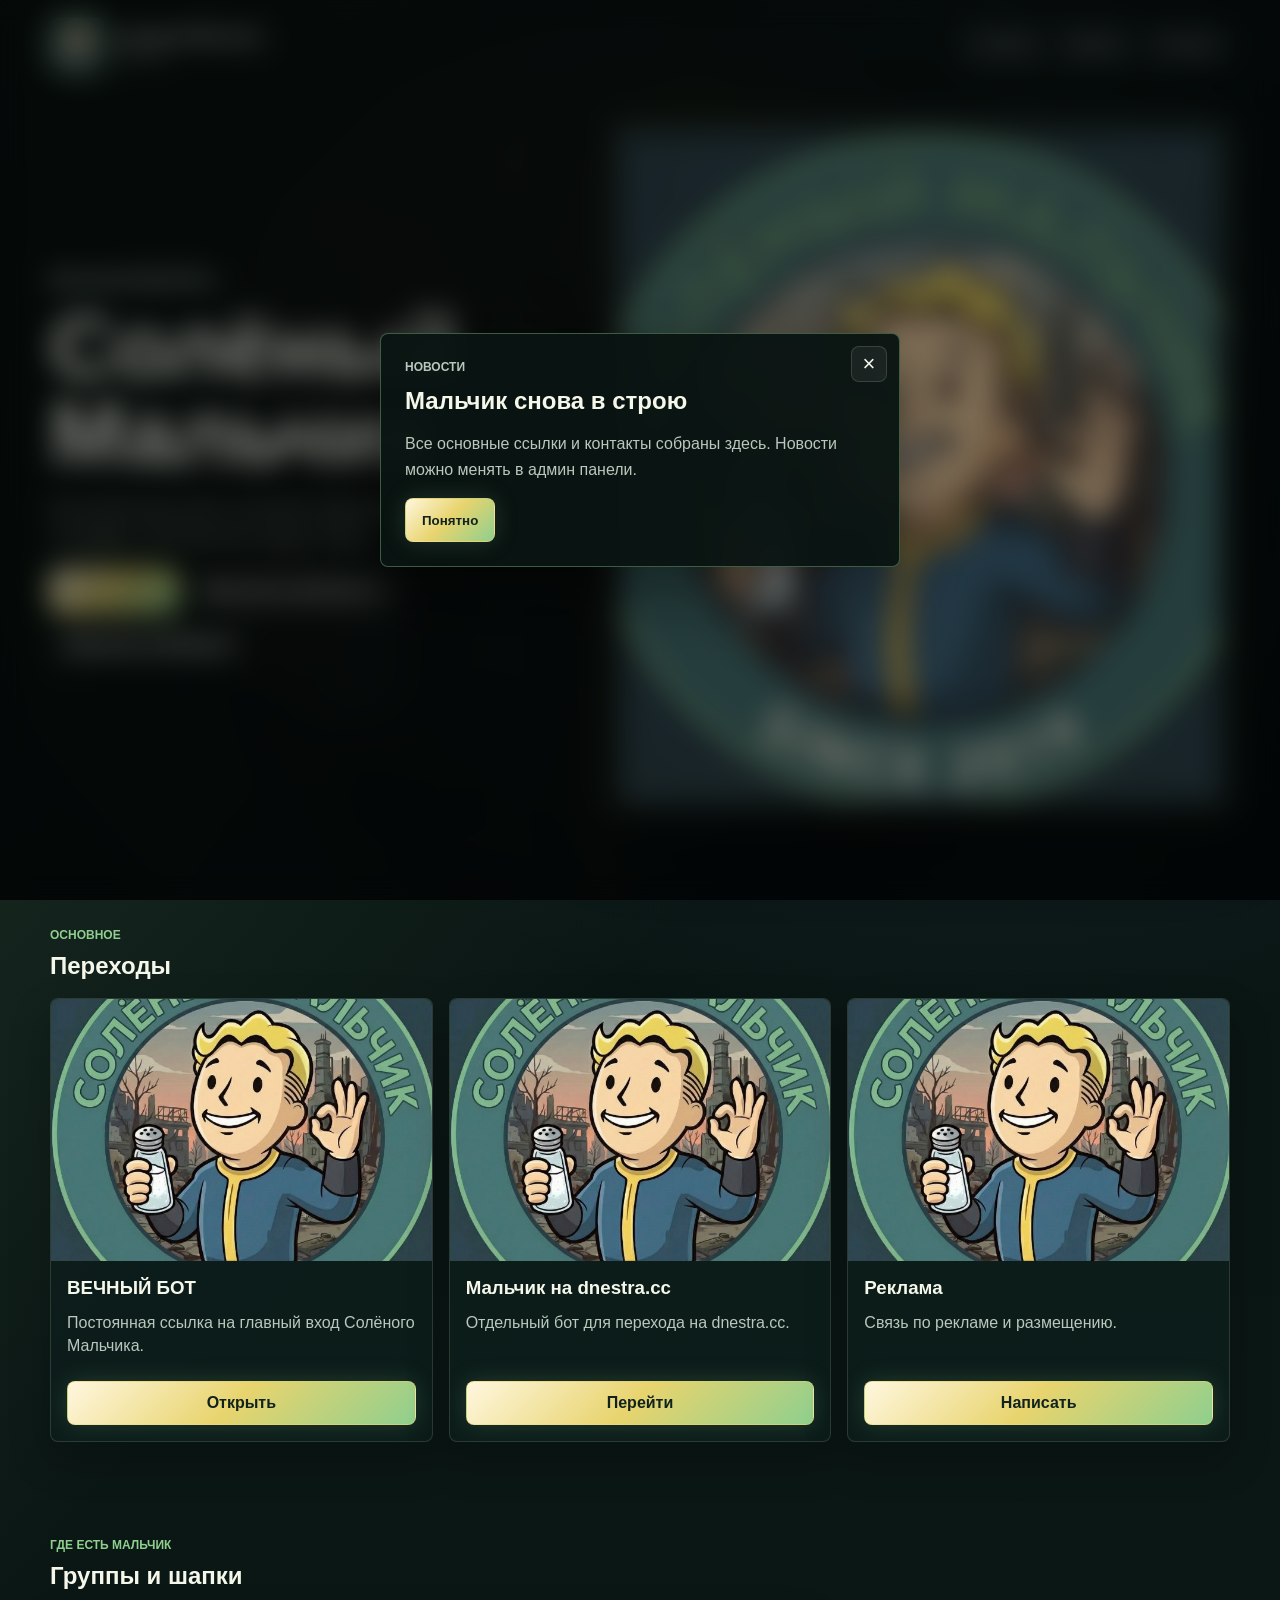
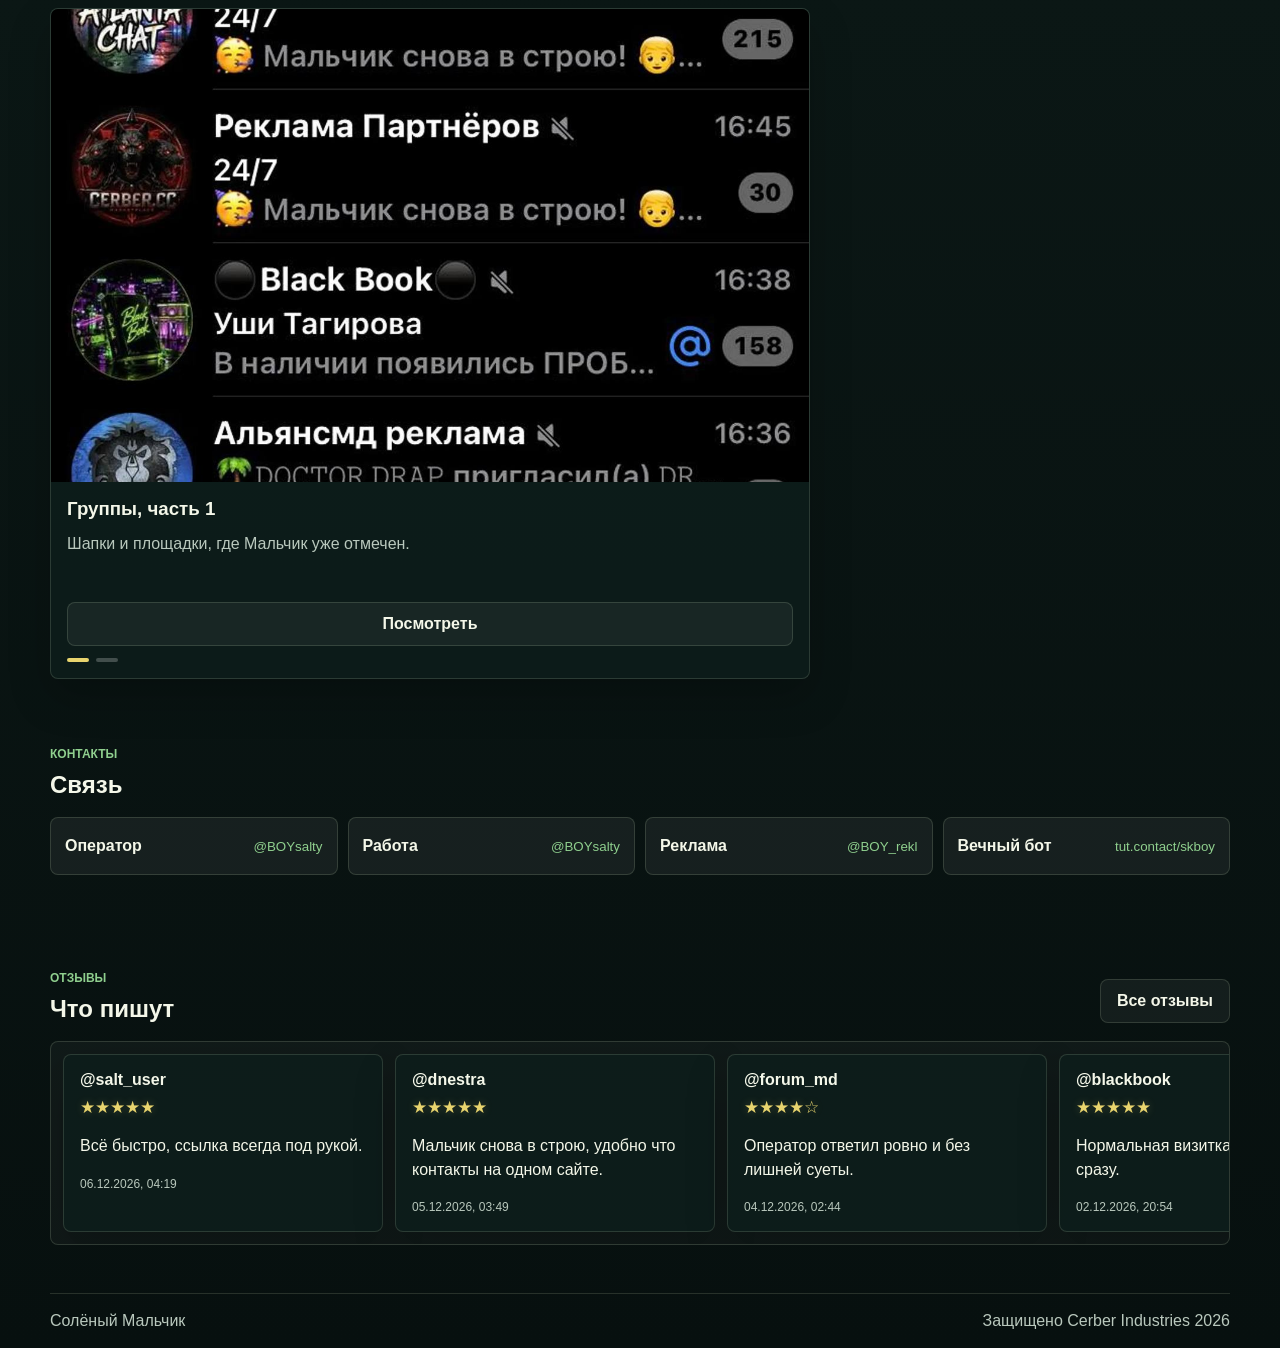
==== commit 18bb069b: "Harden admin access" ====
--- a/index.html
+++ b/index.html
@@ -4,7 +4,7 @@
   <meta charset="utf-8">
   <meta name="viewport" content="width=device-width, initial-scale=1">
   <title>Солёный Мальчик | skboy.vip</title>
-  <link rel="stylesheet" href="styles.css?v=4">
+  <link rel="stylesheet" href="styles.css?v=6">
 </head>
 <body>
   <div class="salt-layer" id="saltLayer" aria-hidden="true"></div>
@@ -21,7 +21,6 @@
         <a href="#links">Ссылки</a>
         <a href="#groups">Группы</a>
         <a href="reviews.html">Отзывы</a>
-        <a class="admin-link is-hidden" id="adminLink" href="admin.html">Админ</a>
       </nav>
     </header>
 
@@ -34,6 +33,7 @@
           <div class="hero-buttons">
             <a class="btn primary" id="heroPrimaryBtn" href="https://tut.contact/skboy" target="_blank" rel="noopener">Вечный бот</a>
             <a class="btn ghost" id="heroSecondaryBtn" href="https://t.me/boy_dnestra_bot" target="_blank" rel="noopener">Мальчик на dnestra.cc</a>
+            <a class="btn ghost" id="heroTertiaryBtn" href="#" target="_blank" rel="noopener">Мальчик на Фениксе</a>
           </div>
         </div>
         <div class="hero-media">
@@ -91,8 +91,6 @@
     </footer>
   </div>
 
-  <a class="quiet-admin-link" href="admin.html" aria-label="Админ панель" title="Админ панель"></a>
-
   <div class="news-overlay is-hidden" id="newsOverlay" role="dialog" aria-modal="true" aria-labelledby="newsTitle">
     <div class="news-modal">
       <button class="icon-btn" id="closeNews" type="button" aria-label="Закрыть">×</button>
@@ -103,6 +101,6 @@
     </div>
   </div>
 
-  <script src="app.js?v=4"></script>
+  <script src="app.js?v=6"></script>
 </body>
 </html>
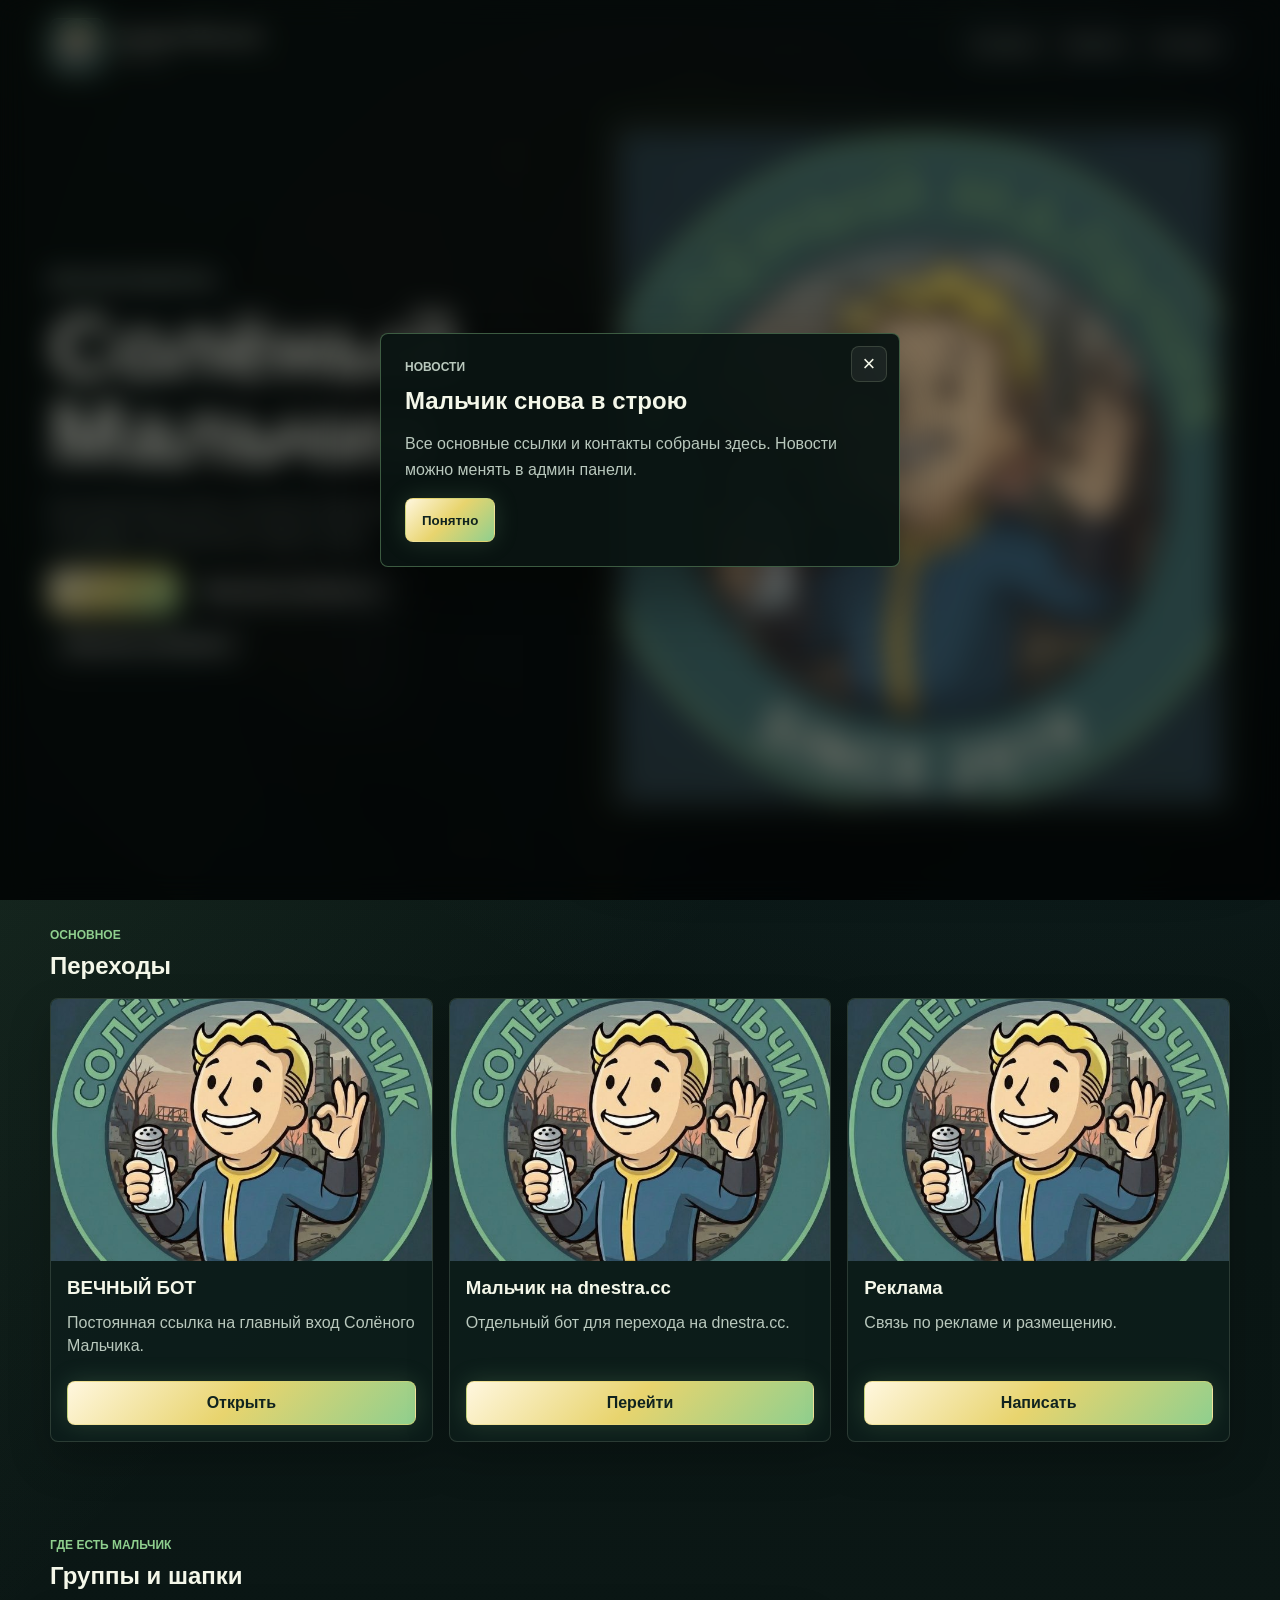
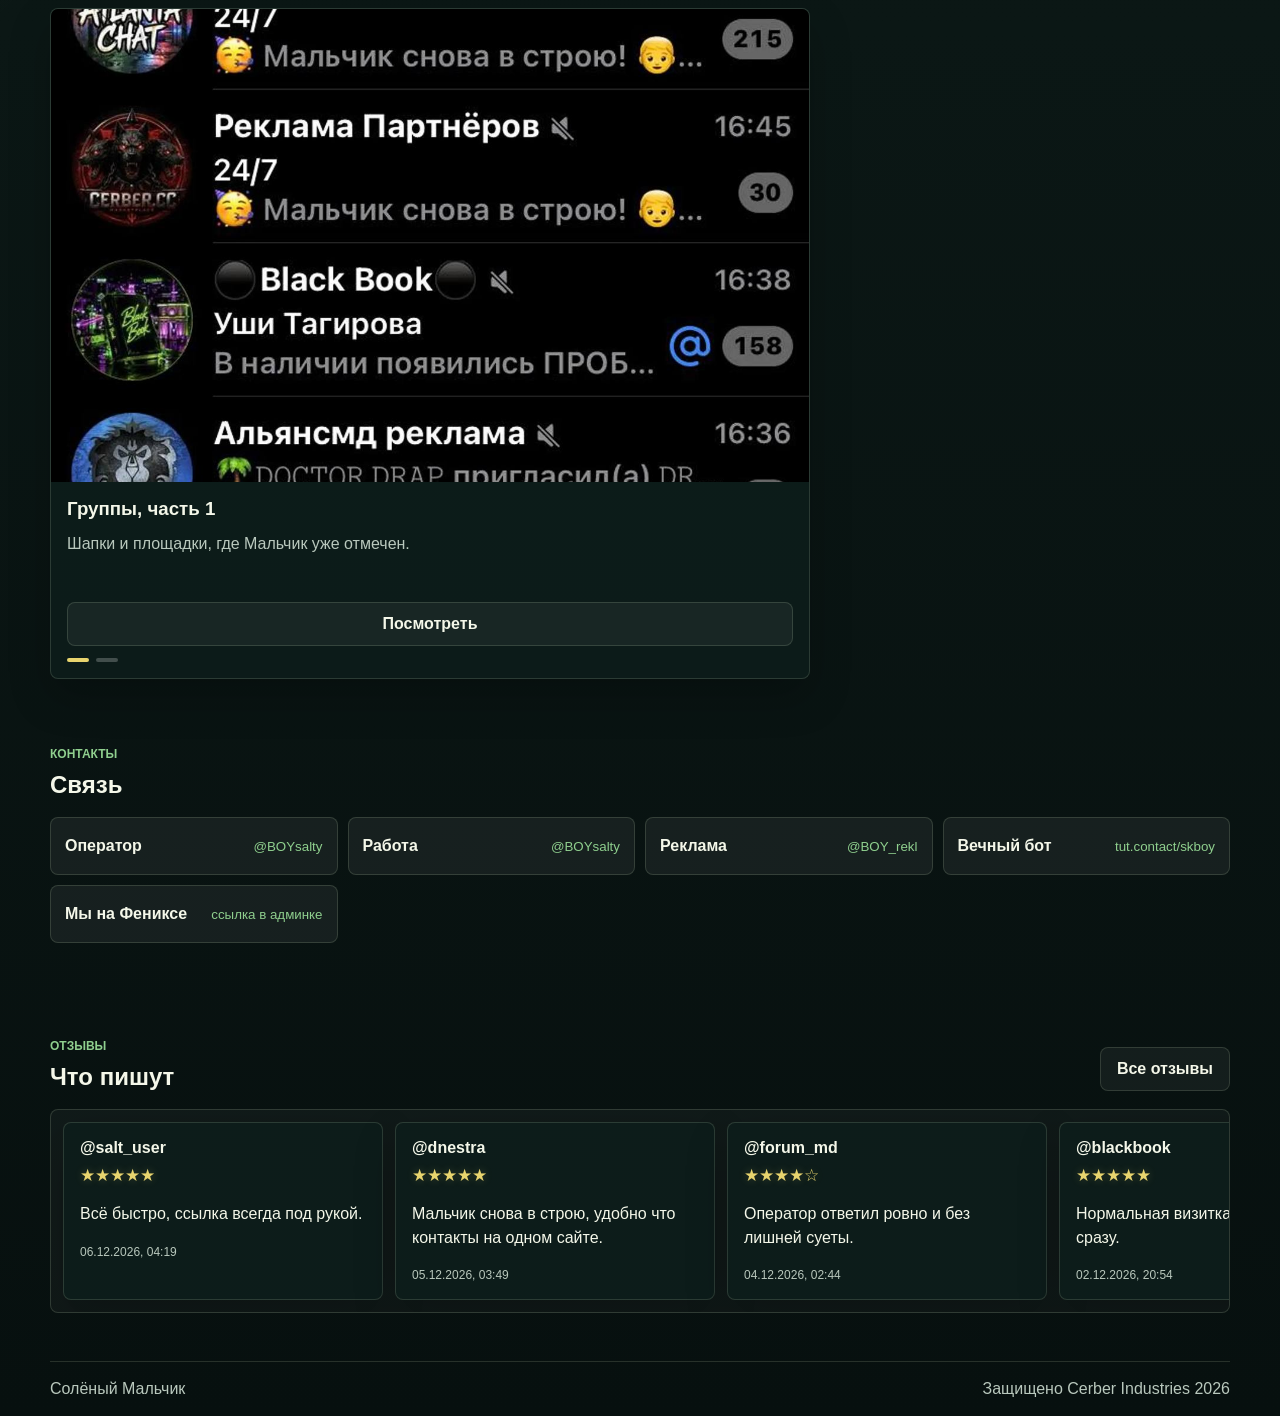
==== commit 5a6d5cc2: "Harden site security" ====
--- a/index.html
+++ b/index.html
@@ -4,7 +4,7 @@
   <meta charset="utf-8">
   <meta name="viewport" content="width=device-width, initial-scale=1">
   <title>Солёный Мальчик | skboy.vip</title>
-  <link rel="stylesheet" href="styles.css?v=6">
+  <link rel="stylesheet" href="styles.css?v=7">
 </head>
 <body>
   <div class="salt-layer" id="saltLayer" aria-hidden="true"></div>
@@ -101,6 +101,6 @@
     </div>
   </div>
 
-  <script src="app.js?v=6"></script>
+  <script src="app.js?v=7"></script>
 </body>
 </html>
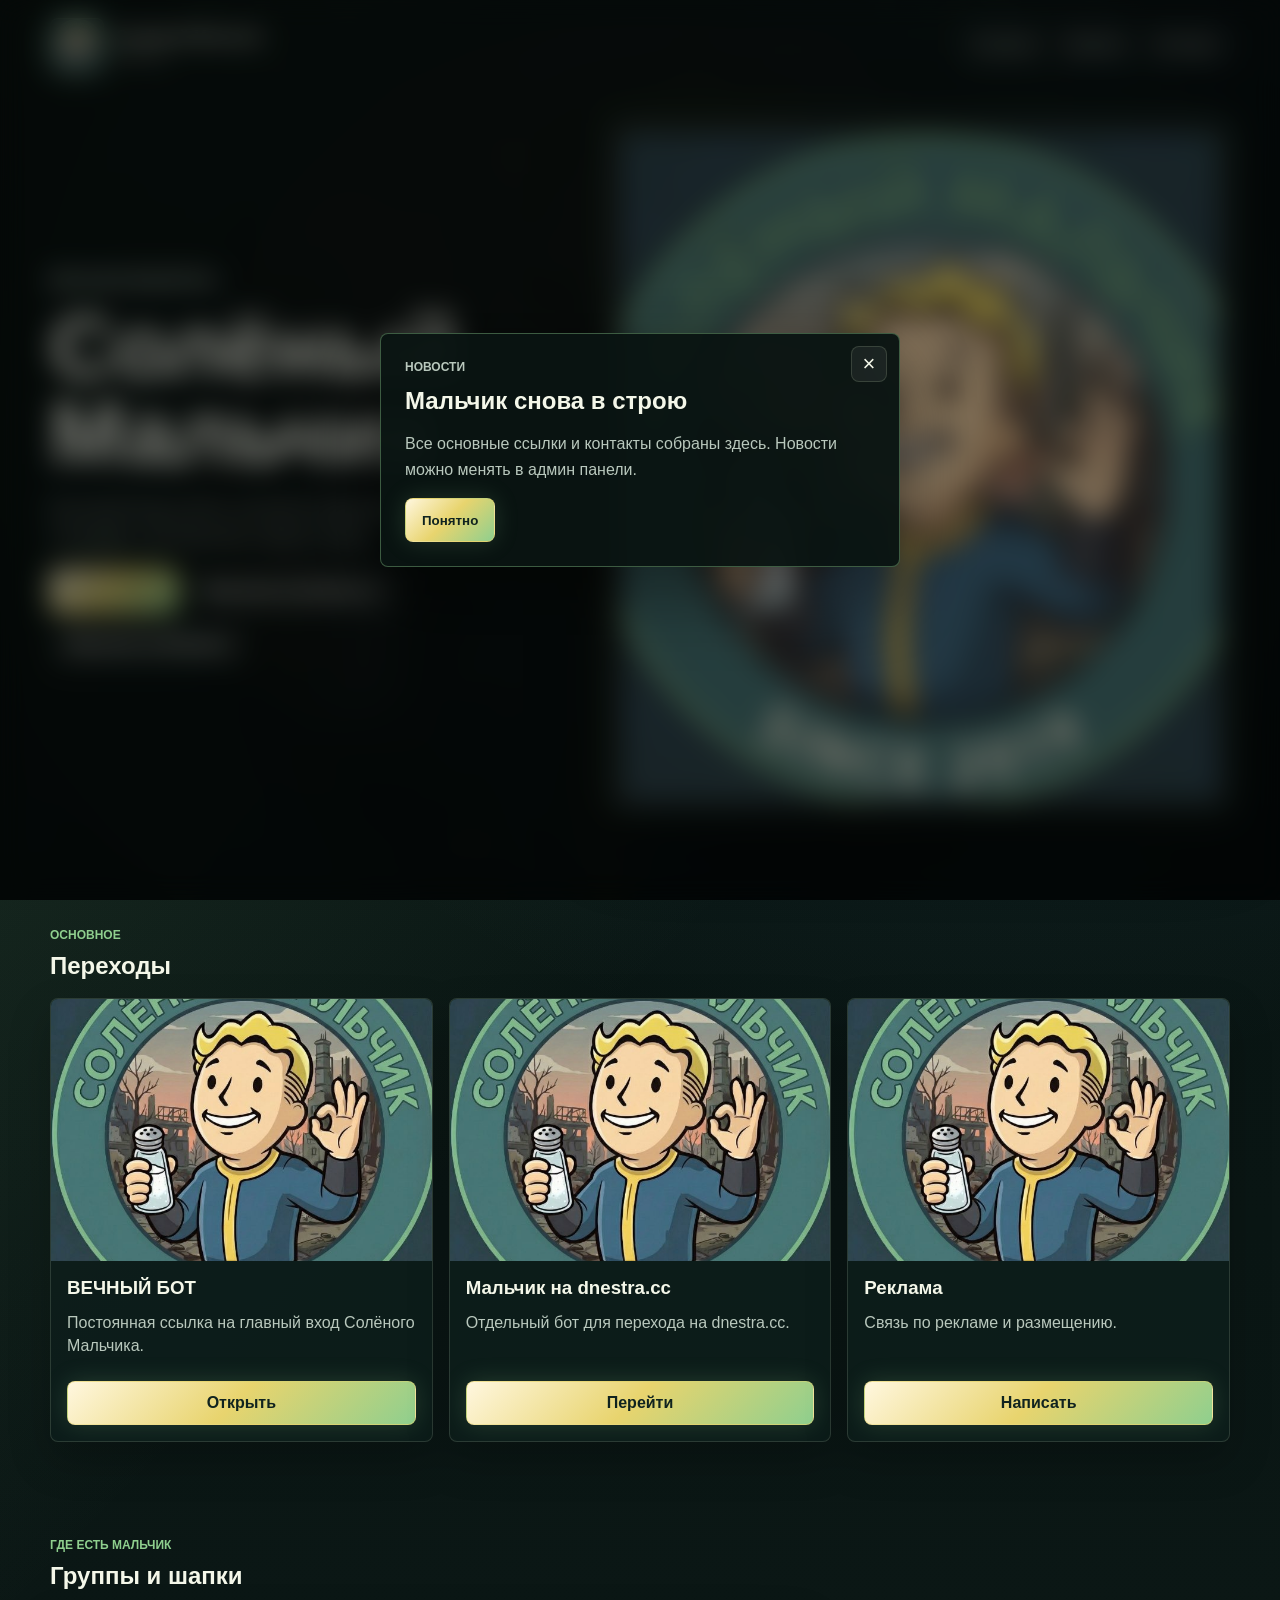
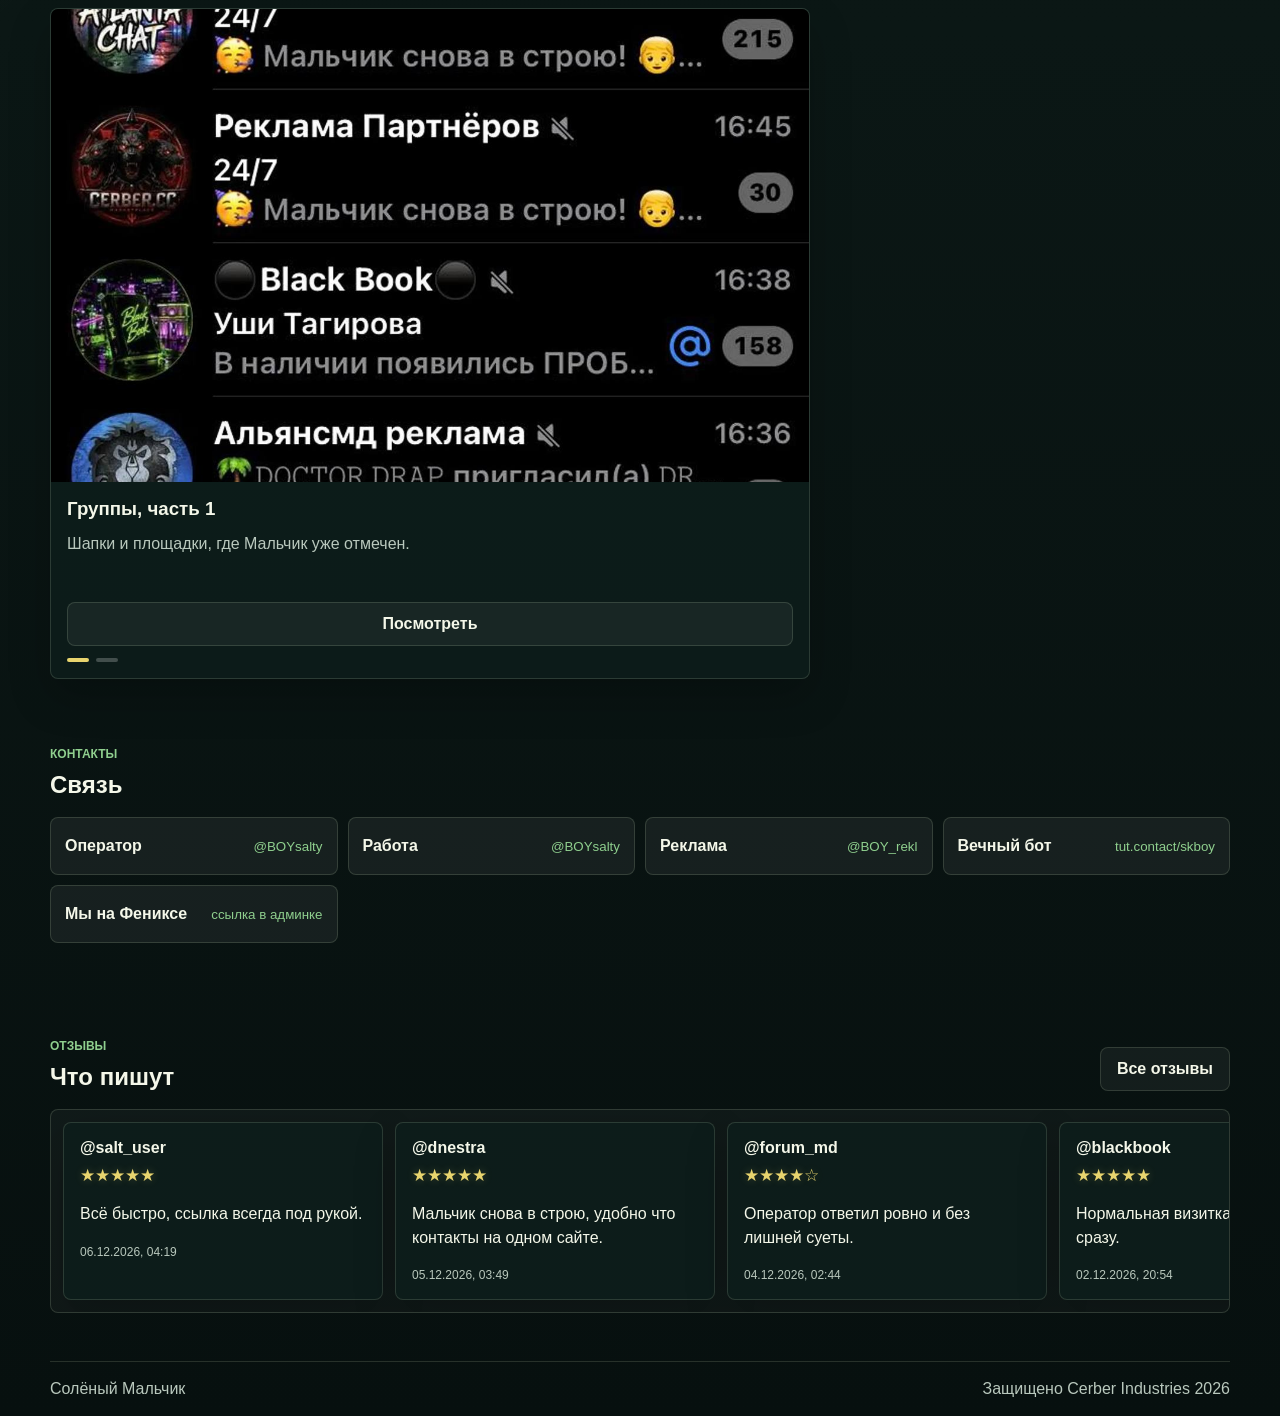
==== commit 92d8f031: "Fix admin routing and persistent site data" ====
--- a/index.html
+++ b/index.html
@@ -4,7 +4,7 @@
   <meta charset="utf-8">
   <meta name="viewport" content="width=device-width, initial-scale=1">
   <title>Солёный Мальчик | skboy.vip</title>
-  <link rel="stylesheet" href="styles.css?v=7">
+  <link rel="stylesheet" href="styles.css?v=8">
 </head>
 <body>
   <div class="salt-layer" id="saltLayer" aria-hidden="true"></div>
@@ -101,6 +101,6 @@
     </div>
   </div>
 
-  <script src="app.js?v=7"></script>
+  <script src="app.js?v=8"></script>
 </body>
 </html>
